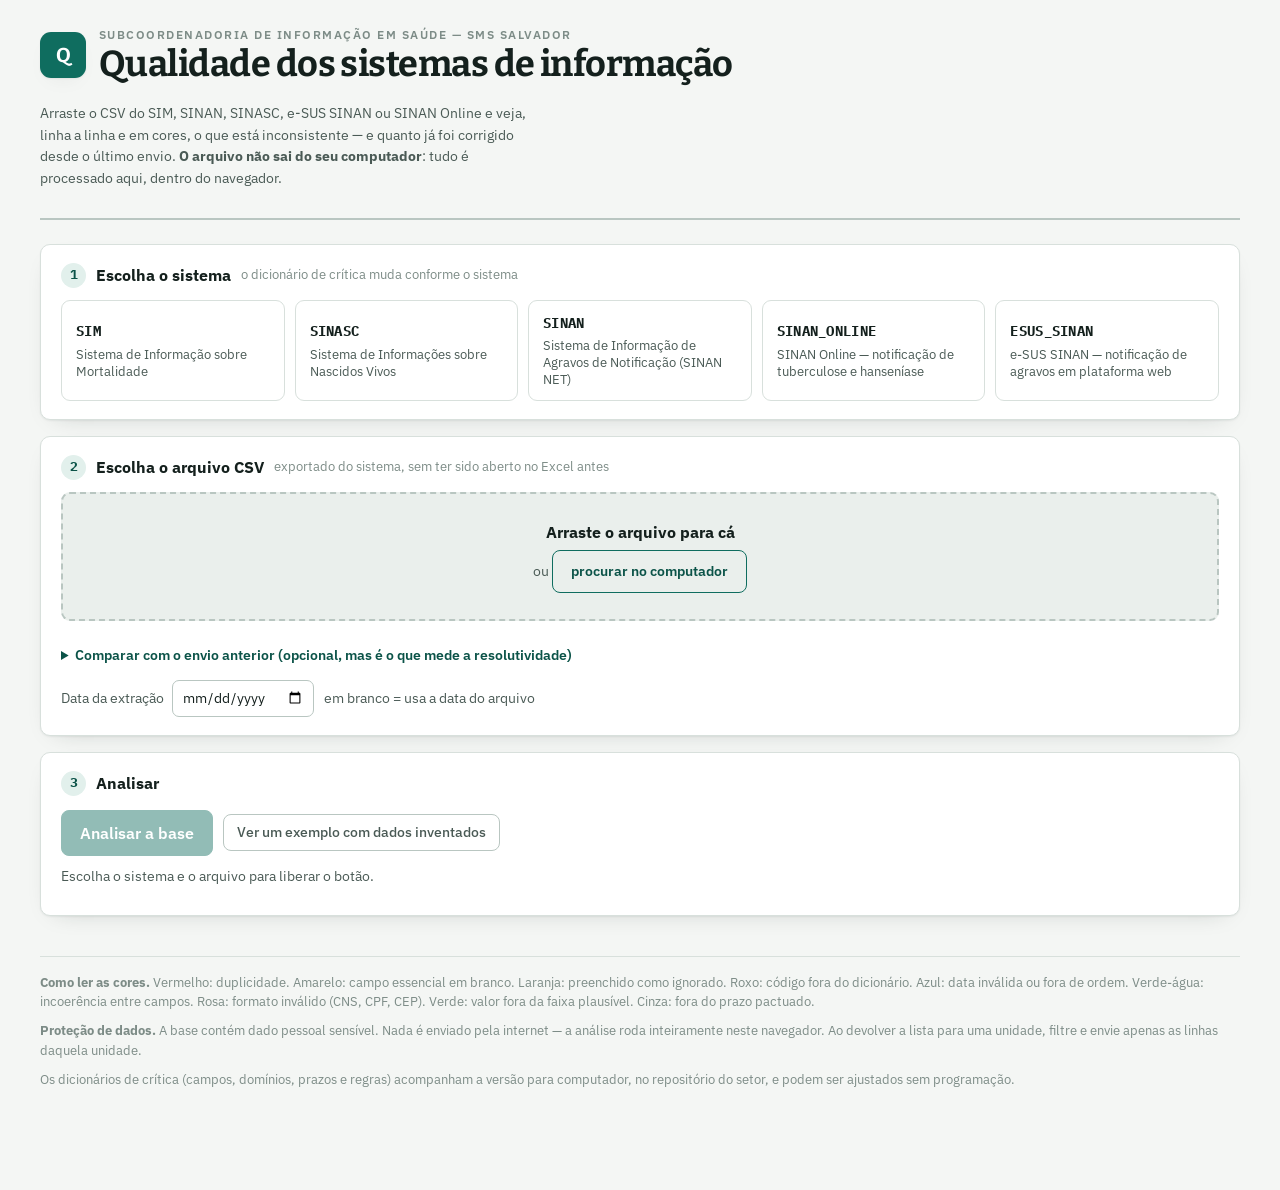
==== qualidade-sis/QualiSIS_navegador.html @ d534d9f7 "Add QualiSIS browser-based health information systems quality assessment tool Implements client-side" ====
<title>QualiSIS</title>
<link rel="preconnect" href="https://fonts.googleapis.com">
<link rel="preconnect" href="https://fonts.gstatic.com" crossorigin>
<link rel="stylesheet" href="https://fonts.googleapis.com/css2?family=Bitter:wght@600;700&family=IBM+Plex+Mono:wght@400;600&family=IBM+Plex+Sans:wght@400;500;600&display=swap">
<style>/* QualiSIS no navegador — folha de estilo
   Direção: ficha de laboratório / laudo institucional.
   Tinta verde-petróleo, papel com viés frio-esverdeado, tipos Bitter (títulos)
   + IBM Plex Sans (interface) + IBM Plex Mono (códigos e números).           */

*, *::before, *::after { box-sizing: border-box; }

:root {
  color-scheme: light;

  --papel:        #f4f6f4;
  --superficie:   #ffffff;
  --superficie-2: #eaefec;
  --tinta:        #14201d;
  --tinta-2:      #4a5a55;
  --tinta-3:      #7d8c87;
  --fio:          #d8e0dc;
  --fio-forte:    #b9c6c1;
  --acento:       #0f6d5f;
  --acento-suave: #e2f0ec;
  --acento-tinta: #0b5348;

  --bom:      #0f7a3d;
  --atencao:  #b57900;
  --serio:    #c25a24;
  --critico:  #b3261e;

  --c-duplicidade:      #d13c3b;
  --c-em_branco:        #b8820a;
  --c-ignorado:         #d05a26;
  --c-codigo_invalido:  #5b4bc4;
  --c-data_invalida:    #1f6fc4;
  --c-incoerencia:      #10876a;
  --c-formato_invalido: #c2568a;
  --c-fora_de_faixa:    #2f7a12;
  --c-fora_do_prazo:    #6f7d78;

  --f-duplicidade:      #fae0df;
  --f-em_branco:        #fbeecb;
  --f-ignorado:         #fbe1d3;
  --f-codigo_invalido:  #e6e2fa;
  --f-data_invalida:    #d9e8f8;
  --f-incoerencia:      #d6efe7;
  --f-formato_invalido: #fadfeb;
  --f-fora_de_faixa:    #dff0d4;
  --f-fora_do_prazo:    #e6e9e8;

  --raio: 10px;
  --sombra: 0 1px 2px rgba(20, 32, 29, .06), 0 8px 24px -16px rgba(20, 32, 29, .28);
}

@media (prefers-color-scheme: dark) {
  :root:not([data-theme="light"]) {
    color-scheme: dark;
    --papel:        #0e1412;
    --superficie:   #161e1b;
    --superficie-2: #1e2825;
    --tinta:        #edf2f0;
    --tinta-2:      #b3c1bc;
    --tinta-3:      #83948e;
    --fio:          #26332f;
    --fio-forte:    #33443f;
    --acento:       #35c1a5;
    --acento-suave: #16302b;
    --acento-tinta: #7fdcc7;

    --bom:      #34b364;
    --atencao:  #e0a52a;
    --serio:    #e07a45;
    --critico:  #e2564d;

    --c-duplicidade:      #e8706e;
    --c-em_branco:        #d9a52b;
    --c-ignorado:         #e07f52;
    --c-codigo_invalido:  #9b8ff0;
    --c-data_invalida:    #5ba0e6;
    --c-incoerencia:      #3cb894;
    --c-formato_invalido: #e089b1;
    --c-fora_de_faixa:    #63b23f;
    --c-fora_do_prazo:    #96a5a0;

    --f-duplicidade:      #3a1f1f;
    --f-em_branco:        #372b12;
    --f-ignorado:         #3a2418;
    --f-codigo_invalido:  #262151;
    --f-data_invalida:    #14283f;
    --f-incoerencia:      #10332a;
    --f-formato_invalido: #3a2030;
    --f-fora_de_faixa:    #1c3312;
    --f-fora_do_prazo:    #262e2c;

    --sombra: 0 1px 2px rgba(0, 0, 0, .4), 0 8px 24px -16px rgba(0, 0, 0, .8);
  }
}

:root[data-theme="dark"] {
  color-scheme: dark;
  --papel:        #0e1412;
  --superficie:   #161e1b;
  --superficie-2: #1e2825;
  --tinta:        #edf2f0;
  --tinta-2:      #b3c1bc;
  --tinta-3:      #83948e;
  --fio:          #26332f;
  --fio-forte:    #33443f;
  --acento:       #35c1a5;
  --acento-suave: #16302b;
  --acento-tinta: #7fdcc7;

  --bom:      #34b364;
  --atencao:  #e0a52a;
  --serio:    #e07a45;
  --critico:  #e2564d;

  --c-duplicidade:      #e8706e;
  --c-em_branco:        #d9a52b;
  --c-ignorado:         #e07f52;
  --c-codigo_invalido:  #9b8ff0;
  --c-data_invalida:    #5ba0e6;
  --c-incoerencia:      #3cb894;
  --c-formato_invalido: #e089b1;
  --c-fora_de_faixa:    #63b23f;
  --c-fora_do_prazo:    #96a5a0;

  --f-duplicidade:      #3a1f1f;
  --f-em_branco:        #372b12;
  --f-ignorado:         #3a2418;
  --f-codigo_invalido:  #262151;
  --f-data_invalida:    #14283f;
  --f-incoerencia:      #10332a;
  --f-formato_invalido: #3a2030;
  --f-fora_de_faixa:    #1c3312;
  --f-fora_do_prazo:    #262e2c;

  --sombra: 0 1px 2px rgba(0, 0, 0, .4), 0 8px 24px -16px rgba(0, 0, 0, .8);
}

body {
  margin: 0;
  background: var(--papel);
  color: var(--tinta);
  font-family: "IBM Plex Sans", system-ui, -apple-system, "Segoe UI", sans-serif;
  font-size: 15.5px;
  line-height: 1.55;
  -webkit-text-size-adjust: 100%;
}

h1, h2, h3 { font-family: Bitter, Georgia, "Times New Roman", serif; text-wrap: balance; }
h1 { font-size: clamp(26px, 3.4vw, 36px); margin: 0; line-height: 1.14; letter-spacing: -.015em; }
h2 { font-size: 21px; margin: 0 0 4px; letter-spacing: -.01em; }
h3 { font-size: 15.5px; margin: 22px 0 6px; color: var(--tinta-2); font-weight: 600; }
p  { margin: 0 0 10px; }
a  { color: var(--acento-tinta); }

.envelope { max-width: 1240px; margin: 0 auto; padding: 26px 20px 90px; }

/* ------------------------------------------------------------------ topo */
.cabecalho { display: flex; flex-wrap: wrap; gap: 18px 26px; align-items: flex-end;
             justify-content: space-between; padding-bottom: 18px;
             border-bottom: 2px solid var(--fio-forte); }
.marca { display: flex; align-items: center; gap: 13px; }
.selo { width: 46px; height: 46px; flex: none; border-radius: 11px; background: var(--acento);
        display: grid; place-items: center; color: #fff; font-family: Bitter, serif;
        font-size: 20px; font-weight: 700; box-shadow: var(--sombra); }
.sobrenome { color: var(--tinta-3); font-size: 11.5px; letter-spacing: .13em;
             text-transform: uppercase; font-weight: 600; }
.subtitulo { color: var(--tinta-2); font-size: 14px; max-width: 62ch; }

/* --------------------------------------------------------------- etapas */
.etapas { display: grid; gap: 16px; margin-top: 24px; }
.cartao { background: var(--superficie); border: 1px solid var(--fio); border-radius: var(--raio);
          padding: 18px 20px; box-shadow: var(--sombra); }
.cartao > .rotulo-etapa { display: flex; align-items: center; gap: 10px; margin-bottom: 12px; }
.numero-etapa { width: 25px; height: 25px; flex: none; border-radius: 50%;
                background: var(--acento-suave); color: var(--acento-tinta);
                display: grid; place-items: center; font-size: 13px; font-weight: 700;
                font-family: "IBM Plex Mono", monospace; }
.rotulo-etapa strong { font-size: 15.5px; }
.rotulo-etapa span.dica { color: var(--tinta-3); font-size: 13px; }

.sistemas { display: grid; grid-template-columns: repeat(auto-fit, minmax(215px, 1fr)); gap: 10px; }
.sistema { text-align: left; cursor: pointer; background: var(--superficie);
           border: 1.5px solid var(--fio); border-radius: 9px; padding: 12px 14px;
           font: inherit; color: inherit; transition: border-color .12s, background .12s; }
.sistema:hover { border-color: var(--fio-forte); background: var(--superficie-2); }
.sistema[aria-pressed="true"] { border-color: var(--acento); background: var(--acento-suave); }
.sistema b { display: block; font-family: "IBM Plex Mono", monospace; font-size: 14px;
             letter-spacing: .02em; }
.sistema small { color: var(--tinta-2); font-size: 12.5px; line-height: 1.35; display: block;
                 margin-top: 3px; }

.solta { border: 2px dashed var(--fio-forte); border-radius: 9px; padding: 26px 20px;
         text-align: center; background: var(--superficie-2); transition: border-color .12s; }
.solta.sobre { border-color: var(--acento); background: var(--acento-suave); }
.solta p { margin: 6px 0 0; color: var(--tinta-2); font-size: 13.5px; }
.arquivo-escolhido { display: flex; flex-wrap: wrap; align-items: center; gap: 10px;
                     margin-top: 12px; font-size: 13.5px; color: var(--tinta-2); }
.arquivo-escolhido code { font-size: 13px; }

.botao { font: inherit; font-weight: 600; cursor: pointer; border-radius: 8px; padding: 10px 18px;
         border: 1.5px solid var(--acento); background: var(--acento); color: #fff;
         transition: filter .12s; }
.botao:hover { filter: brightness(1.08); }
.botao[disabled] { opacity: .45; cursor: not-allowed; filter: none; }
.botao.secundario { background: transparent; color: var(--acento-tinta); }
.botao.discreto { background: transparent; color: var(--tinta-2); border-color: var(--fio-forte);
                  padding: 7px 13px; font-weight: 500; font-size: 13.5px; }
:focus-visible { outline: 2.5px solid var(--acento); outline-offset: 2px; }

.opcional { margin-top: 12px; font-size: 13.5px; color: var(--tinta-2); }
.opcional summary { cursor: pointer; color: var(--acento-tinta); font-weight: 600; }
.linha-controles { display: flex; flex-wrap: wrap; gap: 10px; align-items: center;
                   margin-top: 14px; }
label.campo { display: inline-flex; align-items: center; gap: 8px; font-size: 13.5px;
              color: var(--tinta-2); }
input[type="date"], input[type="search"], select {
  font: inherit; font-size: 13.5px; padding: 6px 9px; border-radius: 7px;
  border: 1px solid var(--fio-forte); background: var(--superficie); color: var(--tinta); }

/* ------------------------------------------------------------- progresso */
.progresso { margin-top: 18px; }
.barra-fora { height: 8px; border-radius: 99px; background: var(--superficie-2); overflow: hidden; }
.barra-dentro { height: 100%; width: 0; background: var(--acento); border-radius: 99px;
                transition: width .18s ease-out; }
.progresso p { margin: 8px 0 0; font-size: 13.5px; color: var(--tinta-2);
               font-variant-numeric: tabular-nums; }

/* ------------------------------------------------------------ resultados */
.navegacao { position: sticky; top: 0; z-index: 20; display: flex; gap: 4px; overflow-x: auto;
             background: var(--papel); padding: 10px 0; margin: 26px 0 0;
             border-bottom: 1px solid var(--fio); }
.navegacao a { flex: none; color: var(--tinta-2); text-decoration: none; font-size: 13.5px;
               padding: 6px 11px; border-radius: 7px; white-space: nowrap; }
.navegacao a:hover { background: var(--superficie-2); color: var(--tinta); }

section.painel { background: var(--superficie); border: 1px solid var(--fio);
                 border-radius: var(--raio); padding: 20px 22px; margin-top: 16px;
                 box-shadow: var(--sombra); scroll-margin-top: 60px; }
.cabeca-painel { display: flex; flex-wrap: wrap; gap: 6px 16px; align-items: baseline;
                 justify-content: space-between; margin-bottom: 6px; }
.nota { color: var(--tinta-2); font-size: 13.5px; max-width: 78ch; }

.heroi { display: flex; flex-wrap: wrap; gap: 20px; align-items: center; }
.heroi .escore { font-family: Bitter, serif; font-size: 64px; font-weight: 700; line-height: 1;
                 letter-spacing: -.03em; }
.pastilha { display: inline-block; padding: 3px 11px; border-radius: 99px; font-size: 12.5px;
            font-weight: 600; border: 1.5px solid currentColor; }
.mosaico { display: grid; grid-template-columns: repeat(auto-fit, minmax(178px, 1fr)); gap: 12px;
           margin-top: 18px; }
.ladrilho { background: var(--superficie-2); border: 1px solid var(--fio); border-radius: 9px;
            padding: 13px 15px; }
.ladrilho .rot { font-size: 11.5px; text-transform: uppercase; letter-spacing: .07em;
                 color: var(--tinta-2); font-weight: 600; }
.ladrilho .val { font-family: "IBM Plex Mono", monospace; font-size: 26px; font-weight: 600;
                 margin-top: 3px; letter-spacing: -.02em; }
.ladrilho .obs { font-size: 12.5px; color: var(--tinta-3); }

/* --------------------------------------------------------------- tabelas */
.rolagem { overflow-x: auto; border-radius: 8px; }
table { border-collapse: collapse; width: 100%; font-size: 13.5px; }
th, td { text-align: left; padding: 7px 10px; border-bottom: 1px solid var(--fio);
         vertical-align: top; }
th { position: sticky; top: 0; background: var(--superficie); color: var(--tinta-2);
     font-size: 11.5px; text-transform: uppercase; letter-spacing: .05em; font-weight: 600;
     white-space: nowrap; z-index: 2; }
td.num, th.num { text-align: right; font-variant-numeric: tabular-nums; white-space: nowrap;
                 font-family: "IBM Plex Mono", monospace; }
tbody tr:hover td { background: var(--superficie-2); }
.medidor { display: flex; align-items: center; gap: 9px; }
.medidor .trilho { display: block; flex: 1 1 78px; min-width: 78px; height: 8px;
                   border-radius: 99px; background: var(--superficie-2); overflow: hidden; }
.medidor .preenchido { display: block; height: 100%; border-radius: 99px; }
.medidor .valor { font-family: "IBM Plex Mono", monospace; min-width: 56px; text-align: right; }

.amostra { width: 11px; height: 11px; border-radius: 3px; display: inline-block;
           vertical-align: -1px; margin-right: 6px; }
.legenda { display: flex; flex-wrap: wrap; gap: 7px 18px; font-size: 13px; color: var(--tinta-2);
           margin: 4px 0 12px; }

/* ------------------------------------------------- tabela de ocorrências */
.filtros { display: flex; flex-wrap: wrap; gap: 9px; align-items: center; margin: 4px 0 12px; }
.tabelao { max-height: 66vh; overflow: auto; border: 1px solid var(--fio); border-radius: 8px; }
.tabelao table { font-size: 12.5px; }
.tabelao td, .tabelao th { white-space: nowrap; padding: 5px 8px; }
.tabelao table { width: max-content; min-width: 100%; }
.tabelao td.detalhe { max-width: 560px; overflow: hidden; text-overflow: ellipsis;
                      font-size: 12px; color: var(--tinta-2); }
.tabelao tr td:first-child { position: sticky; left: 0; background: var(--superficie);
                             border-right: 1px solid var(--fio); font-family: "IBM Plex Mono", monospace; }
.tabelao tr:hover td:first-child { background: var(--superficie-2); }

td.duplicidade      { background: var(--f-duplicidade); }
td.em_branco        { background: var(--f-em_branco); }
td.ignorado         { background: var(--f-ignorado); }
td.codigo_invalido  { background: var(--f-codigo_invalido); }
td.data_invalida    { background: var(--f-data_invalida); }
td.incoerencia      { background: var(--f-incoerencia); }
td.formato_invalido { background: var(--f-formato_invalido); }
td.fora_de_faixa    { background: var(--f-fora_de_faixa); }
td.fora_do_prazo    { background: var(--f-fora_do_prazo); }
tr.marcada td:first-child { box-shadow: inset 4px 0 0 var(--cor-linha, var(--fio-forte)); }

.paginacao { display: flex; flex-wrap: wrap; gap: 10px; align-items: center; margin-top: 10px;
             font-size: 13.5px; color: var(--tinta-2); }

/* --------------------------------------------------------------- rodapé */
.acoes-download { display: flex; flex-wrap: wrap; gap: 10px; margin-top: 6px; }
ul.providencias { margin: 6px 0 0; padding-left: 20px; }
ul.providencias li { margin-bottom: 7px; }
.rodape { margin-top: 40px; padding-top: 16px; border-top: 1px solid var(--fio);
          color: var(--tinta-3); font-size: 12.5px; }
code, .mono { font-family: "IBM Plex Mono", monospace; font-size: .92em; }
.oculto { display: none !important; }
.aviso { border-left: 3px solid var(--atencao); background: var(--superficie-2);
         padding: 10px 14px; border-radius: 0 8px 8px 0; font-size: 13.5px; color: var(--tinta-2);
         margin: 12px 0; }
.erro { border-left-color: var(--critico); }

@media (prefers-reduced-motion: reduce) {
  * { transition: none !important; animation: none !important; }
}

@media print {
  body { background: #fff; }
  .navegacao, .etapas, .acoes-download, .filtros { display: none !important; }
  section.painel { break-inside: avoid; box-shadow: none; }
}
</style>

<div class="envelope">

  <header class="cabecalho">
    <div class="marca">
      <div class="selo" aria-hidden="true">Q</div>
      <div>
        <div class="sobrenome">Subcoordenadoria de Informação em Saúde — SMS Salvador</div>
        <h1>Qualidade dos sistemas de informação</h1>
      </div>
    </div>
    <p class="subtitulo">Arraste o CSV do SIM, SINAN, SINASC, e-SUS SINAN ou SINAN Online e veja,
    linha a linha e em cores, o que está inconsistente — e quanto já foi corrigido desde o último
    envio. <strong>O arquivo não sai do seu computador</strong>: tudo é processado aqui, dentro do
    navegador.</p>
  </header>

  <div class="etapas">

    <div class="cartao">
      <div class="rotulo-etapa"><span class="numero-etapa">1</span>
        <strong>Escolha o sistema</strong>
        <span class="dica">o dicionário de crítica muda conforme o sistema</span></div>
      <div class="sistemas" id="sistemas"></div>
    </div>

    <div class="cartao">
      <div class="rotulo-etapa"><span class="numero-etapa">2</span>
        <strong>Escolha o arquivo CSV</strong>
        <span class="dica">exportado do sistema, sem ter sido aberto no Excel antes</span></div>
      <div class="solta" id="zona-arquivo">
        <strong>Arraste o arquivo para cá</strong>
        <p>ou <button type="button" class="botao secundario">procurar no computador</button></p>
        <input type="file" id="arquivo" accept=".csv,.txt,text/csv" class="oculto">
      </div>
      <div class="arquivo-escolhido" id="rotulo-arquivo"></div>

      <details class="opcional">
        <summary>Comparar com o envio anterior (opcional, mas é o que mede a resolutividade)</summary>
        <p style="margin-top:8px">Informe o CSV do envio passado. A ferramenta acompanha cada
        registro pela chave e mostra o que foi <strong>corrigido</strong>, o que
        <strong>persiste</strong> e o que é <strong>novo</strong>.</p>
        <div class="solta" id="zona-anterior" style="padding:16px">
          <button type="button" class="botao discreto">escolher o CSV do envio anterior</button>
          <input type="file" id="arquivo-anterior" accept=".csv,.txt,text/csv" class="oculto">
        </div>
        <div class="arquivo-escolhido" id="rotulo-anterior"></div>
      </details>

      <div class="linha-controles">
        <label class="campo">Data da extração
          <input type="date" id="data-extracao">
        </label>
        <span class="nota">em branco = usa a data do arquivo</span>
      </div>
    </div>

    <div class="cartao">
      <div class="rotulo-etapa"><span class="numero-etapa">3</span>
        <strong>Analisar</strong></div>
      <div class="linha-controles">
        <button class="botao" id="analisar" disabled>Analisar a base</button>
        <button class="botao discreto" id="exemplo">Ver um exemplo com dados inventados</button>
      </div>
      <p class="nota" id="resumo-escolha" style="margin-top:10px"></p>
      <div class="progresso oculto" id="progresso">
        <div class="barra-fora"><div class="barra-dentro" id="barra"></div></div>
        <p id="texto-progresso"></p>
      </div>
      <div class="aviso erro oculto" id="erro"></div>
    </div>

  </div>

  <nav class="navegacao oculto" id="navegacao" aria-label="Seções do resultado">
    <a href="#p-resumo">Resumo</a>
    <a href="#p-indicadores">Indicadores</a>
    <a href="#p-tipos">Tipos</a>
    <a href="#p-campos">Campos</a>
    <a href="#p-prazos">Prazos</a>
    <a href="#p-estratos">Onde estão</a>
    <a href="#p-comparativo">Comparação</a>
    <a href="#p-providencias">Providências</a>
    <a href="#p-linhas">Linhas</a>
    <a href="#p-exportar">Exportar</a>
  </nav>

  <main id="resultados"></main>

  <footer class="rodape">
    <p><strong>Como ler as cores.</strong> Vermelho: duplicidade. Amarelo: campo essencial em
    branco. Laranja: preenchido como ignorado. Roxo: código fora do dicionário. Azul: data
    inválida ou fora de ordem. Verde-água: incoerência entre campos. Rosa: formato inválido
    (CNS, CPF, CEP). Verde: valor fora da faixa plausível. Cinza: fora do prazo pactuado.</p>
    <p><strong>Proteção de dados.</strong> A base contém dado pessoal sensível. Nada é enviado
    pela internet — a análise roda inteiramente neste navegador. Ao devolver a lista para uma
    unidade, filtre e envie apenas as linhas daquela unidade.</p>
    <p>Os dicionários de crítica (campos, domínios, prazos e regras) acompanham a versão para
    computador, no repositório do setor, e podem ser ajustados sem programação.</p>
  </footer>
</div>

<script>const CONFIGS = {"esus_sinan":{"sistema":"ESUS_SINAN","nome_completo":"e-SUS SINAN — notificação de agravos em plataforma web","descricao":"Base de notificações registradas no e-SUS SINAN no município de Salvador.","orgao":"Subcoordenadoria de Informação em Saúde — SMS Salvador","csv":{"separador":null,"encoding":null},"chave_registro":["NU_NOTIFIC"],"data_referencia":"DT_NOTIFIC","campos_estratificacao":["ID_UNIDADE","ID_AGRAVO","CLASSI_FIN","ID_BAIRRO"],"apelidos_colunas":{"NUMERO_NOTIFICACAO":"NU_NOTIFIC","NUMERO_DA_NOTIFICACAO":"NU_NOTIFIC","DATA_NOTIFICACAO":"DT_NOTIFIC","DATA_DA_NOTIFICACAO":"DT_NOTIFIC","DATA_PRIMEIROS_SINTOMAS":"DT_SIN_PRI","DATA_DOS_PRIMEIROS_SINTOMAS":"DT_SIN_PRI","DATA_DIGITACAO":"DT_DIGITA","DATA_DA_DIGITACAO":"DT_DIGITA","DATA_ENCERRAMENTO":"DT_ENCERRA","DATA_DO_ENCERRAMENTO":"DT_ENCERRA","DATA_NASCIMENTO":"DT_NASC","DATA_DE_NASCIMENTO":"DT_NASC","AGRAVO":"ID_AGRAVO","CID10":"ID_AGRAVO","CID_10":"ID_AGRAVO","UNIDADE_NOTIFICADORA":"ID_UNIDADE","CNES_UNIDADE_NOTIFICADORA":"ID_UNIDADE","MUNICIPIO_NOTIFICACAO":"ID_MUNICIP","MUNICIPIO_RESIDENCIA":"ID_MN_RESI","MUNICIPIO_DE_RESIDENCIA":"ID_MN_RESI","BAIRRO_RESIDENCIA":"ID_BAIRRO","BAIRRO":"ID_BAIRRO","NOME_PACIENTE":"NM_PACIENT","NOME_DO_PACIENTE":"NM_PACIENT","NOME_DA_MAE":"NM_MAE_PAC","NOME_MAE":"NM_MAE_PAC","SEXO":"CS_SEXO","RACA_COR":"CS_RACA","RACA":"CS_RACA","ESCOLARIDADE":"CS_ESCOL_N","GESTANTE":"CS_GESTANT","CNS":"NU_CNS","CARTAO_SUS":"NU_CNS","CPF":"NU_CPF","CEP":"NU_CEP","CLASSIFICACAO_FINAL":"CLASSI_FIN","CRITERIO_CONFIRMACAO":"CRITERIO","EVOLUCAO_CASO":"EVOLUCAO","TELEFONE":"NU_TELEFON","ZONA":"CS_ZONA"},"parametros":{"data_minima_plausivel":"1900-01-01","defasagem_aceitavel_dias":10,"campo_abrangencia":"ID_MN_RESI"},"chaves_duplicidade":[{"id":"DUP_NOTIFIC","nome":"Número de notificação repetido","campos":["NU_NOTIFIC"]},{"id":"DUP_CPF","nome":"Provável duplicidade (CPF + agravo + data dos primeiros sintomas)","campos":["NU_CPF","ID_AGRAVO","DT_SIN_PRI"]},{"id":"DUP_PROVAVEL","nome":"Provável duplicidade (nome + data de nascimento + agravo)","campos":["NM_PACIENT","DT_NASC","ID_AGRAVO"]}],"tempestividade":[{"id":"NOTIFICACAO","rotulo":"Oportunidade da notificação (1º sintoma → notificação)","data_inicial":"DT_SIN_PRI","data_final":"DT_NOTIFIC","prazo_dias":7},{"id":"DIGITACAO","rotulo":"Oportunidade do registro no sistema (notificação → digitação)","data_inicial":"DT_NOTIFIC","data_final":"DT_DIGITA","prazo_dias":2},{"id":"ENCERRAMENTO","rotulo":"Oportunidade do encerramento (notificação → encerramento)","data_inicial":"DT_NOTIFIC","data_final":"DT_ENCERRA","prazo_dias":60}],"campos":{"NU_NOTIFIC":{"rotulo":"Número da notificação","tipo":"texto","obrigatorio":true,"essencial":true,"bloco":"Notificação"},"ID_AGRAVO":{"rotulo":"Agravo (CID-10)","tipo":"texto","obrigatorio":true,"essencial":true,"bloco":"Notificação","validador":"cid10"},"DT_NOTIFIC":{"rotulo":"Data da notificação","tipo":"data","obrigatorio":true,"essencial":true,"bloco":"Notificação","data_minima":"2015-01-01"},"DT_SIN_PRI":{"rotulo":"Data dos primeiros sintomas","tipo":"data","essencial":true,"bloco":"Caso","data_minima":"2015-01-01"},"ID_MUNICIP":{"rotulo":"Município notificante (IBGE)","tipo":"texto","essencial":true,"bloco":"Notificação","validador":"ibge"},"ID_UNIDADE":{"rotulo":"Unidade notificadora (CNES)","tipo":"texto","obrigatorio":true,"essencial":true,"bloco":"Notificação","validador":"cnes","ignorado":["9999999"]},"NM_PACIENT":{"rotulo":"Nome do paciente","tipo":"texto","obrigatorio":true,"essencial":true,"bloco":"Paciente"},"DT_NASC":{"rotulo":"Data de nascimento","tipo":"data","essencial":true,"bloco":"Paciente"},"CS_SEXO":{"rotulo":"Sexo","tipo":"categorico","obrigatorio":true,"essencial":true,"bloco":"Paciente","dominio":{"M":"Masculino","F":"Feminino","1":"Masculino","2":"Feminino","MASCULINO":"Masculino","FEMININO":"Feminino"},"ignorado":["I","9","INDEFINIDO"]},"CS_GESTANT":{"rotulo":"Gestante","tipo":"categorico","bloco":"Paciente","dominio":{"1":"1º trimestre","2":"2º trimestre","3":"3º trimestre","4":"Idade gestacional ignorada","5":"Não","6":"Não se aplica"},"ignorado":["9"]},"CS_RACA":{"rotulo":"Raça/cor","tipo":"categorico","essencial":true,"bloco":"Paciente","dominio":{"1":"Branca","2":"Preta","3":"Amarela","4":"Parda","5":"Indígena","BRANCA":"Branca","PRETA":"Preta","AMARELA":"Amarela","PARDA":"Parda","INDIGENA":"Indígena"},"ignorado":["9"]},"CS_ESCOL_N":{"rotulo":"Escolaridade","tipo":"texto","bloco":"Paciente","ignorado":["9","99"]},"NU_CNS":{"rotulo":"Cartão Nacional de Saúde","tipo":"texto","essencial":true,"bloco":"Paciente","validador":"cns"},"NU_CPF":{"rotulo":"CPF","tipo":"texto","bloco":"Paciente","validador":"cpf"},"NM_MAE_PAC":{"rotulo":"Nome da mãe","tipo":"texto","essencial":true,"bloco":"Paciente"},"NU_TELEFON":{"rotulo":"Telefone de contato","tipo":"texto","bloco":"Paciente","regex":"^[0-9]{10,11}$","so_digitos":true,"formato_descricao":"DDD + número (10 ou 11 dígitos)"},"ID_MN_RESI":{"rotulo":"Município de residência (IBGE)","tipo":"texto","obrigatorio":true,"essencial":true,"bloco":"Residência","validador":"ibge"},"ID_BAIRRO":{"rotulo":"Bairro de residência","tipo":"texto","essencial":true,"bloco":"Residência"},"NU_CEP":{"rotulo":"CEP","tipo":"texto","bloco":"Residência","validador":"cep"},"CS_ZONA":{"rotulo":"Zona de residência","tipo":"categorico","bloco":"Residência","dominio":{"1":"Urbana","2":"Rural","3":"Periurbana","URBANA":"Urbana","RURAL":"Rural"},"ignorado":["9"]},"CLASSI_FIN":{"rotulo":"Classificação final","tipo":"texto","essencial":true,"bloco":"Encerramento","ignorado":["9"]},"CRITERIO":{"rotulo":"Critério de confirmação","tipo":"texto","bloco":"Encerramento","ignorado":["9"]},"EVOLUCAO":{"rotulo":"Evolução do caso","tipo":"texto","essencial":true,"bloco":"Encerramento","ignorado":["9"]},"DT_ENCERRA":{"rotulo":"Data do encerramento","tipo":"data","essencial":true,"bloco":"Encerramento","data_minima":"2015-01-01"},"DT_DIGITA":{"rotulo":"Data da digitação/registro","tipo":"data","essencial":true,"bloco":"Processamento","data_minima":"2015-01-01"}},"regras_cruzadas":[{"id":"ESN001","tipo":"ordem_datas","campos":["DT_SIN_PRI","DT_NOTIFIC"],"descricao":"A notificação não pode ser anterior aos primeiros sintomas.","tipo_inconsistencia":"data_invalida"},{"id":"ESN002","tipo":"ordem_datas","campos":["DT_NOTIFIC","DT_DIGITA"],"descricao":"O registro no sistema não pode ser anterior à notificação.","tipo_inconsistencia":"data_invalida"},{"id":"ESN003","tipo":"ordem_datas","campos":["DT_NOTIFIC","DT_ENCERRA"],"descricao":"O encerramento não pode ser anterior à notificação.","tipo_inconsistencia":"data_invalida"},{"id":"ESN004","tipo":"ordem_datas","campos":["DT_NASC","DT_NOTIFIC"],"descricao":"A notificação não pode ser anterior ao nascimento do paciente.","tipo_inconsistencia":"data_invalida"},{"id":"ESN010","tipo":"condicional_proibido","se":{"campo":"CS_SEXO","valores":["M","1","MASCULINO"]},"entao_campo":"CS_GESTANT","valores_proibidos":["1","2","3","4"],"descricao":"Paciente do sexo masculino marcado como gestante.","tipo_inconsistencia":"incoerencia"},{"id":"ESN011","tipo":"condicional_obrigatorio","se":{"campo":"CLASSI_FIN","preenchido":true},"entao_preenchido":["DT_ENCERRA","EVOLUCAO"],"descricao":"Caso classificado exige data de encerramento e evolução.","tipo_inconsistencia":"em_branco"},{"id":"ESN012","tipo":"condicional_obrigatorio","se":{"campo":"ID_MN_RESI","valores":["292740"]},"entao_preenchido":["ID_BAIRRO"],"descricao":"Residente em Salvador deve ter o bairro informado (necessário para a territorialização por distrito sanitário).","tipo_inconsistencia":"em_branco"}]},"sim":{"sistema":"SIM","nome_completo":"Sistema de Informação sobre Mortalidade","descricao":"Base de Declarações de Óbito (DO) do município de Salvador.","orgao":"Subcoordenadoria de Informação em Saúde — SMS Salvador","csv":{"separador":null,"encoding":null},"chave_registro":["NUMERODO"],"data_referencia":"DTOBITO","campos_estratificacao":["CODESTAB","LOCOCOR","CIRCOBITO"],"apelidos_colunas":{"NUMERO_DO":"NUMERODO","DT_OBITO":"DTOBITO","DT_NASC":"DTNASC","DT_CADASTRO":"DTCADASTRO","CAUSA_BASICA":"CAUSABAS","COD_MUN_RES":"CODMUNRES","COD_ESTAB":"CODESTAB"},"parametros":{"data_minima_plausivel":"1890-01-01","defasagem_aceitavel_dias":60,"campo_abrangencia":"CODMUNRES","estratos_esperados":[]},"chaves_duplicidade":[{"id":"DUP_NUMERODO","nome":"Número da DO repetido","campos":["NUMERODO"]},{"id":"DUP_PROVAVEL","nome":"Provável duplicidade (nome + data do óbito + data de nascimento)","campos":["NOME","DTOBITO","DTNASC"]},{"id":"DUP_NOME_MAE","nome":"Provável duplicidade (nome + nome da mãe + data do óbito)","campos":["NOME","NOMEMAE","DTOBITO"]}],"tempestividade":[{"id":"DIGITACAO","rotulo":"Oportunidade da digitação (óbito → cadastro no SIM)","data_inicial":"DTOBITO","data_final":"DTCADASTRO","prazo_dias":30},{"id":"INVESTIGACAO","rotulo":"Oportunidade da investigação (óbito → conclusão da investigação)","data_inicial":"DTOBITO","data_final":"DTCONINV","prazo_dias":120}],"campos":{"NUMERODO":{"rotulo":"Número da DO","tipo":"texto","obrigatorio":true,"essencial":true,"bloco":"Identificação","regex":"^[0-9]{6,12}$","formato_descricao":"6 a 12 dígitos"},"TIPOBITO":{"rotulo":"Tipo de óbito","tipo":"categorico","obrigatorio":true,"essencial":true,"bloco":"Identificação","dominio":{"1":"Fetal","2":"Não fetal"},"ignorado":["9"]},"DTOBITO":{"rotulo":"Data do óbito","tipo":"data","obrigatorio":true,"essencial":true,"bloco":"Identificação","data_minima":"1996-01-01"},"HORAOBITO":{"rotulo":"Hora do óbito","tipo":"texto","bloco":"Identificação","regex":"^([01][0-9]|2[0-3])[0-5][0-9]$","formato_descricao":"HHMM","ignorado":["9999"]},"NATURAL":{"rotulo":"Naturalidade","tipo":"texto","bloco":"Identificação","ignorado":["999"]},"DTNASC":{"rotulo":"Data de nascimento","tipo":"data","obrigatorio":true,"essencial":true,"bloco":"Identificação"},"IDADE":{"rotulo":"Idade (código SIM)","tipo":"texto","obrigatorio":true,"essencial":true,"bloco":"Identificação","regex":"^[0-5][0-9]{2}$","formato_descricao":"3 dígitos: unidade (0=minutos,1=horas,2=dias,3=meses,4=anos,5=100+) + quantidade","ignorado":["999","000"]},"SEXO":{"rotulo":"Sexo","tipo":"categorico","obrigatorio":true,"essencial":true,"bloco":"Identificação","dominio":{"1":"Masculino","2":"Feminino","M":"Masculino","F":"Feminino"},"ignorado":["0","9","I"]},"RACACOR":{"rotulo":"Raça/cor","tipo":"categorico","obrigatorio":true,"essencial":true,"bloco":"Identificação","dominio":{"1":"Branca","2":"Preta","3":"Amarela","4":"Parda","5":"Indígena"},"ignorado":["9","0"]},"ESTCIV":{"rotulo":"Estado civil","tipo":"categorico","bloco":"Identificação","dominio":{"1":"Solteiro","2":"Casado","3":"Viúvo","4":"Separado judicialmente/divorciado","5":"União estável"},"ignorado":["9","0"]},"ESC":{"rotulo":"Escolaridade (anos de estudo)","tipo":"categorico","essencial":true,"bloco":"Identificação","dominio":{"1":"Nenhuma","2":"1 a 3 anos","3":"4 a 7 anos","4":"8 a 11 anos","5":"12 anos e mais"},"ignorado":["9","0"]},"ESC2010":{"rotulo":"Escolaridade (série/2010)","tipo":"categorico","bloco":"Identificação","dominio":{"0":"Sem escolaridade","1":"Fundamental I (1ª a 4ª)","2":"Fundamental II (5ª a 8ª)","3":"Médio","4":"Superior incompleto","5":"Superior completo"},"ignorado":["9"]},"OCUP":{"rotulo":"Ocupação (CBO)","tipo":"texto","bloco":"Identificação","regex":"^[0-9]{4,6}$","formato_descricao":"código CBO de 4 a 6 dígitos","ignorado":["999999","0000"]},"CODMUNRES":{"rotulo":"Município de residência (IBGE)","tipo":"texto","obrigatorio":true,"essencial":true,"bloco":"Residência","validador":"ibge","ignorado":["999999","000000"]},"CODBAIRRES":{"rotulo":"Bairro de residência","tipo":"texto","bloco":"Residência"},"LOCOCOR":{"rotulo":"Local de ocorrência","tipo":"categorico","obrigatorio":true,"essencial":true,"bloco":"Ocorrência","dominio":{"1":"Hospital","2":"Outro estabelecimento de saúde","3":"Domicílio","4":"Via pública","5":"Outros","6":"Aldeia indígena"},"ignorado":["9"]},"CODESTAB":{"rotulo":"Estabelecimento de ocorrência (CNES)","tipo":"texto","bloco":"Ocorrência","validador":"cnes","ignorado":["9999999","0000000"]},"CODMUNOCOR":{"rotulo":"Município de ocorrência (IBGE)","tipo":"texto","essencial":true,"bloco":"Ocorrência","validador":"ibge","ignorado":["999999"]},"IDADEMAE":{"rotulo":"Idade da mãe","tipo":"inteiro","bloco":"Óbito fetal/infantil","min":10,"max":60,"ignorado":["99"]},"ESCMAE":{"rotulo":"Escolaridade da mãe","tipo":"categorico","bloco":"Óbito fetal/infantil","dominio":{"1":"Nenhuma","2":"1 a 3 anos","3":"4 a 7 anos","4":"8 a 11 anos","5":"12 anos e mais"},"ignorado":["9","0"]},"QTDFILVIVO":{"rotulo":"Filhos nascidos vivos","tipo":"inteiro","bloco":"Óbito fetal/infantil","min":0,"max":20,"ignorado":["99"]},"QTDFILMORT":{"rotulo":"Perdas fetais/abortos","tipo":"inteiro","bloco":"Óbito fetal/infantil","min":0,"max":20,"ignorado":["99"]},"GRAVIDEZ":{"rotulo":"Tipo de gravidez","tipo":"categorico","bloco":"Óbito fetal/infantil","dominio":{"1":"Única","2":"Dupla","3":"Tripla e mais"},"ignorado":["9"]},"GESTACAO":{"rotulo":"Semanas de gestação","tipo":"categorico","bloco":"Óbito fetal/infantil","dominio":{"1":"Menos de 22 semanas","2":"22 a 27","3":"28 a 31","4":"32 a 36","5":"37 a 41","6":"42 e mais"},"ignorado":["9","0"]},"PARTO":{"rotulo":"Tipo de parto","tipo":"categorico","bloco":"Óbito fetal/infantil","dominio":{"1":"Vaginal","2":"Cesáreo"},"ignorado":["9"]},"OBITOPARTO":{"rotulo":"Morte em relação ao parto","tipo":"categorico","bloco":"Óbito fetal/infantil","dominio":{"1":"Antes","2":"Durante","3":"Depois"},"ignorado":["9"]},"PESO":{"rotulo":"Peso ao nascer (g)","tipo":"inteiro","bloco":"Óbito fetal/infantil","min":100,"max":7000,"ignorado":["9999","0"]},"OBITOGRAV":{"rotulo":"Óbito na gravidez","tipo":"categorico","bloco":"Óbito materno","dominio":{"1":"Sim","2":"Não"},"ignorado":["9"]},"OBITOPUERP":{"rotulo":"Óbito no puerpério","tipo":"categorico","bloco":"Óbito materno","dominio":{"1":"Sim, até 42 dias","2":"Sim, de 43 dias a 1 ano","3":"Não"},"ignorado":["9"]},"ASSISTMED":{"rotulo":"Recebeu assistência médica","tipo":"categorico","bloco":"Assistência","dominio":{"1":"Sim","2":"Não"},"ignorado":["9"]},"EXAME":{"rotulo":"Exame complementar","tipo":"categorico","bloco":"Assistência","dominio":{"1":"Sim","2":"Não"},"ignorado":["9"]},"CIRURGIA":{"rotulo":"Cirurgia","tipo":"categorico","bloco":"Assistência","dominio":{"1":"Sim","2":"Não"},"ignorado":["9"]},"NECROPSIA":{"rotulo":"Necropsia","tipo":"categorico","bloco":"Assistência","dominio":{"1":"Sim","2":"Não"},"ignorado":["9"]},"LINHAA":{"rotulo":"Causa terminal (linha A)","tipo":"texto","bloco":"Causas","essencial":true},"LINHAB":{"rotulo":"Causa antecedente (linha B)","tipo":"texto","bloco":"Causas"},"LINHAC":{"rotulo":"Causa antecedente (linha C)","tipo":"texto","bloco":"Causas"},"LINHAD":{"rotulo":"Causa básica declarada (linha D)","tipo":"texto","bloco":"Causas"},"CAUSABAS":{"rotulo":"Causa básica (CID-10)","tipo":"texto","obrigatorio":true,"essencial":true,"bloco":"Causas","validador":"cid10"},"CAUSABAS_O":{"rotulo":"Causa básica original (antes da investigação)","tipo":"texto","bloco":"Causas","validador":"cid10"},"CIRCOBITO":{"rotulo":"Circunstância do óbito (causas externas)","tipo":"categorico","bloco":"Causas externas","dominio":{"1":"Acidente","2":"Suicídio","3":"Homicídio","4":"Outros"},"ignorado":["9"]},"ACIDTRAB":{"rotulo":"Acidente de trabalho","tipo":"categorico","bloco":"Causas externas","dominio":{"1":"Sim","2":"Não"},"ignorado":["9"]},"FONTE":{"rotulo":"Fonte da informação (causas externas)","tipo":"categorico","bloco":"Causas externas","dominio":{"1":"Ocorrência policial","2":"Hospital","3":"Família","4":"Outra"},"ignorado":["9"]},"ATESTANTE":{"rotulo":"Médico atestante","tipo":"categorico","bloco":"Assistência","dominio":{"1":"Assistente","2":"Substituto","3":"IML","4":"SVO","5":"Outro"},"ignorado":["9"]},"TPPOS":{"rotulo":"Óbito investigado","tipo":"categorico","bloco":"Investigação","dominio":{"S":"Sim","N":"Não"},"ignorado":["9"]},"DTINVESTIG":{"rotulo":"Data da investigação","tipo":"data","bloco":"Investigação","data_minima":"1996-01-01"},"DTCONINV":{"rotulo":"Data da conclusão da investigação","tipo":"data","bloco":"Investigação","data_minima":"1996-01-01"},"FONTEINV":{"rotulo":"Fonte da investigação","tipo":"categorico","bloco":"Investigação","dominio":{"1":"Comitê de mortalidade","2":"Visita domiciliar","3":"Estabelecimento de saúde","4":"Relacionamento com SIH/SINAN","5":"SVO","6":"IML","7":"Outra","8":"Múltiplas fontes"},"ignorado":["9"]},"DTCADASTRO":{"rotulo":"Data do cadastro no sistema","tipo":"data","obrigatorio":true,"essencial":true,"bloco":"Processamento","data_minima":"1996-01-01"},"DTRECEBIM":{"rotulo":"Data do recebimento","tipo":"data","bloco":"Processamento","data_minima":"1996-01-01"},"NOME":{"rotulo":"Nome do falecido","tipo":"texto","obrigatorio":true,"essencial":true,"bloco":"Identificação"},"NOMEMAE":{"rotulo":"Nome da mãe","tipo":"texto","essencial":true,"bloco":"Identificação"}},"regras_cruzadas":[{"id":"SIM001","tipo":"ordem_datas","campos":["DTNASC","DTOBITO"],"descricao":"Data de nascimento deve ser anterior ou igual à data do óbito.","tipo_inconsistencia":"data_invalida"},{"id":"SIM002","tipo":"ordem_datas","campos":["DTOBITO","DTCADASTRO"],"descricao":"O cadastro no sistema não pode ser anterior ao óbito.","tipo_inconsistencia":"data_invalida"},{"id":"SIM003","tipo":"ordem_datas","campos":["DTOBITO","DTCONINV"],"descricao":"A conclusão da investigação não pode ser anterior ao óbito.","tipo_inconsistencia":"data_invalida"},{"id":"SIM004","tipo":"ordem_datas","campos":["DTNASC","DTOBITO"],"max_dias":44000,"descricao":"Idade implausível: mais de 120 anos entre nascimento e óbito.","tipo_inconsistencia":"incoerencia"},{"id":"SIM010","tipo":"condicional_proibido","se":{"campo":"SEXO","valores":["1","M"]},"entao_campo":"OBITOGRAV","valores_proibidos":["1"],"descricao":"Sexo masculino não pode ter óbito na gravidez.","tipo_inconsistencia":"incoerencia"},{"id":"SIM011","tipo":"condicional_proibido","se":{"campo":"SEXO","valores":["1","M"]},"entao_campo":"OBITOPUERP","valores_proibidos":["1","2"],"descricao":"Sexo masculino não pode ter óbito no puerpério.","tipo_inconsistencia":"incoerencia"},{"id":"SIM012","tipo":"condicional_proibido","se":{"campo":"SEXO","valores":["1","M"]},"entao_campo":"GESTACAO","valores_proibidos":["1","2","3","4","5","6"],"descricao":"Semanas de gestação preenchidas para óbito de sexo masculino (fora óbito fetal).","tipo_inconsistencia":"incoerencia"},{"id":"SIM020","tipo":"condicional_obrigatorio","se":{"campo":"TIPOBITO","valores":["1"]},"entao_preenchido":["GESTACAO","PESO","OBITOPARTO"],"descricao":"Óbito fetal deve informar semanas de gestação, peso e momento do óbito em relação ao parto.","tipo_inconsistencia":"em_branco"},{"id":"SIM021","tipo":"condicional_obrigatorio","se":{"campo":"CIRCOBITO","valores":["1","2","3","4"]},"entao_preenchido":["FONTE"],"descricao":"Óbito por causa externa deve informar a fonte da informação.","tipo_inconsistencia":"em_branco"},{"id":"SIM022","tipo":"condicional_obrigatorio","se":{"campo":"ASSISTMED","valores":["1"]},"entao_preenchido":["ATESTANTE"],"descricao":"Com assistência médica declarada, o médico atestante deve estar informado.","tipo_inconsistencia":"em_branco"},{"id":"SIM030","tipo":"condicional_proibido","se":{"campo":"TIPOBITO","valores":["2"]},"entao_campo":"OBITOPARTO","valores_proibidos":["1","2"],"descricao":"Óbito não fetal marcado como ocorrido antes/durante o parto — verificar.","tipo_inconsistencia":"incoerencia"},{"id":"SIM040","tipo":"faixa_condicional","se":{"campo":"TIPOBITO","valores":["1"]},"campo":"PESO","min":100,"max":7000,"descricao":"Peso ao nascer fora da faixa plausível para óbito fetal.","tipo_inconsistencia":"fora_de_faixa"},{"id":"SIM050","tipo":"condicional_obrigatorio","se":{"campo":"TPPOS","valores":["S"]},"entao_preenchido":["DTCONINV","FONTEINV"],"descricao":"Óbito marcado como investigado deve ter data de conclusão e fonte da investigação.","tipo_inconsistencia":"em_branco"},{"id":"SIM060","tipo":"coerencia_valores","combinacoes_proibidas":[{"OBITOGRAV":"1","OBITOPUERP":"1"}],"descricao":"Óbito não pode ser simultaneamente na gravidez e no puerpério.","tipo_inconsistencia":"incoerencia"}],"pesos_atributos":{}},"sinan":{"sistema":"SINAN","nome_completo":"Sistema de Informação de Agravos de Notificação (SINAN NET)","descricao":"Base de notificações compulsórias do município de Salvador.","orgao":"Subcoordenadoria de Informação em Saúde — SMS Salvador","csv":{"separador":null,"encoding":null},"chave_registro":["NU_NOTIFIC","ID_AGRAVO","DT_NOTIFIC"],"data_referencia":"DT_NOTIFIC","campos_estratificacao":["ID_UNIDADE","ID_AGRAVO","ID_BAIRRO","CLASSI_FIN"],"apelidos_colunas":{"NU_NOTIF":"NU_NOTIFIC","DT_NOTIF":"DT_NOTIFIC","ID_MUNICIPIO":"ID_MUNICIP","DT_SINTOMA":"DT_SIN_PRI"},"parametros":{"data_minima_plausivel":"1900-01-01","defasagem_aceitavel_dias":15,"campo_abrangencia":"ID_MN_RESI"},"chaves_duplicidade":[{"id":"DUP_NOTIFIC","nome":"Número de notificação repetido no mesmo agravo","campos":["NU_NOTIFIC","ID_AGRAVO"]},{"id":"DUP_PROVAVEL","nome":"Provável duplicidade (nome + data de nascimento + agravo)","campos":["NM_PACIENT","DT_NASC","ID_AGRAVO"]},{"id":"DUP_MAE_AGRAVO","nome":"Provável duplicidade (nome + nome da mãe + agravo + data dos primeiros sintomas)","campos":["NM_PACIENT","NM_MAE_PAC","ID_AGRAVO","DT_SIN_PRI"]}],"tempestividade":[{"id":"NOTIFICACAO","rotulo":"Oportunidade da notificação (1º sintoma → notificação)","data_inicial":"DT_SIN_PRI","data_final":"DT_NOTIFIC","prazo_dias":7},{"id":"DIGITACAO","rotulo":"Oportunidade da digitação (notificação → digitação)","data_inicial":"DT_NOTIFIC","data_final":"DT_DIGITA","prazo_dias":7},{"id":"INVESTIGACAO","rotulo":"Oportunidade da investigação (notificação → investigação)","data_inicial":"DT_NOTIFIC","data_final":"DT_INVEST","prazo_dias":2},{"id":"ENCERRAMENTO","rotulo":"Oportunidade do encerramento (notificação → encerramento)","data_inicial":"DT_NOTIFIC","data_final":"DT_ENCERRA","prazo_dias":60}],"campos":{"TP_NOT":{"rotulo":"Tipo de notificação","tipo":"categorico","obrigatorio":true,"essencial":true,"bloco":"Notificação","dominio":{"1":"Negativa","2":"Individual","3":"Surto","4":"Agregado"},"ignorado":["9"]},"ID_AGRAVO":{"rotulo":"Agravo/doença (CID-10)","tipo":"texto","obrigatorio":true,"essencial":true,"bloco":"Notificação","validador":"cid10"},"NU_NOTIFIC":{"rotulo":"Número da notificação","tipo":"texto","obrigatorio":true,"essencial":true,"bloco":"Notificação"},"DT_NOTIFIC":{"rotulo":"Data da notificação","tipo":"data","obrigatorio":true,"essencial":true,"bloco":"Notificação","data_minima":"2000-01-01"},"SEM_NOT":{"rotulo":"Semana epidemiológica da notificação","tipo":"texto","bloco":"Notificação","regex":"^[0-9]{4}(0[1-9]|[1-4][0-9]|5[0-3])$","formato_descricao":"AAAASS"},"NU_ANO":{"rotulo":"Ano da notificação","tipo":"inteiro","bloco":"Notificação","min":2000,"max":2100},"SG_UF_NOT":{"rotulo":"UF da notificação","tipo":"texto","essencial":true,"bloco":"Notificação","regex":"^[0-9]{2}$","formato_descricao":"código IBGE da UF"},"ID_MUNICIP":{"rotulo":"Município notificante (IBGE)","tipo":"texto","obrigatorio":true,"essencial":true,"bloco":"Notificação","validador":"ibge"},"ID_REGIONA":{"rotulo":"Regional de saúde","tipo":"texto","bloco":"Notificação"},"ID_UNIDADE":{"rotulo":"Unidade notificadora (CNES)","tipo":"texto","obrigatorio":true,"essencial":true,"bloco":"Notificação","validador":"cnes","ignorado":["9999999"]},"DT_SIN_PRI":{"rotulo":"Data dos primeiros sintomas","tipo":"data","obrigatorio":true,"essencial":true,"bloco":"Caso","data_minima":"2000-01-01"},"SEM_PRI":{"rotulo":"Semana epidemiológica do 1º sintoma","tipo":"texto","bloco":"Caso","regex":"^[0-9]{4}(0[1-9]|[1-4][0-9]|5[0-3])$","formato_descricao":"AAAASS"},"NM_PACIENT":{"rotulo":"Nome do paciente","tipo":"texto","obrigatorio":true,"essencial":true,"bloco":"Paciente"},"DT_NASC":{"rotulo":"Data de nascimento","tipo":"data","essencial":true,"bloco":"Paciente"},"NU_IDADE_N":{"rotulo":"Idade (código SINAN)","tipo":"texto","essencial":true,"bloco":"Paciente","regex":"^[1-4][0-9]{3}$","formato_descricao":"4 dígitos: unidade (1=hora,2=dia,3=mês,4=ano) + quantidade"},"CS_SEXO":{"rotulo":"Sexo","tipo":"categorico","obrigatorio":true,"essencial":true,"bloco":"Paciente","dominio":{"M":"Masculino","F":"Feminino","1":"Masculino","2":"Feminino"},"ignorado":["I","9","0"]},"CS_GESTANT":{"rotulo":"Gestante","tipo":"categorico","essencial":true,"bloco":"Paciente","dominio":{"1":"1º trimestre","2":"2º trimestre","3":"3º trimestre","4":"Idade gestacional ignorada","5":"Não","6":"Não se aplica"},"ignorado":["9","0"]},"CS_RACA":{"rotulo":"Raça/cor","tipo":"categorico","essencial":true,"bloco":"Paciente","dominio":{"1":"Branca","2":"Preta","3":"Amarela","4":"Parda","5":"Indígena"},"ignorado":["9","0"]},"CS_ESCOL_N":{"rotulo":"Escolaridade","tipo":"categorico","bloco":"Paciente","dominio":{"0":"Analfabeto","1":"1ª a 4ª série incompleta","2":"4ª série completa","3":"5ª a 8ª série incompleta","4":"Fundamental completo","5":"Médio incompleto","6":"Médio completo","7":"Superior incompleto","8":"Superior completo","10":"Não se aplica"},"ignorado":["9","99"]},"NU_CNS":{"rotulo":"Cartão Nacional de Saúde","tipo":"texto","bloco":"Paciente","validador":"cns"},"NM_MAE_PAC":{"rotulo":"Nome da mãe","tipo":"texto","essencial":true,"bloco":"Paciente"},"SG_UF":{"rotulo":"UF de residência","tipo":"texto","essencial":true,"bloco":"Residência","regex":"^[0-9]{2}$"},"ID_MN_RESI":{"rotulo":"Município de residência (IBGE)","tipo":"texto","obrigatorio":true,"essencial":true,"bloco":"Residência","validador":"ibge","ignorado":["999999"]},"ID_BAIRRO":{"rotulo":"Bairro de residência","tipo":"texto","essencial":true,"bloco":"Residência"},"NM_BAIRRO":{"rotulo":"Nome do bairro","tipo":"texto","bloco":"Residência"},"NU_CEP":{"rotulo":"CEP","tipo":"texto","bloco":"Residência","validador":"cep","ignorado":["00000000"]},"CS_ZONA":{"rotulo":"Zona de residência","tipo":"categorico","bloco":"Residência","dominio":{"1":"Urbana","2":"Rural","3":"Periurbana"},"ignorado":["9"]},"ID_PAIS":{"rotulo":"País de residência","tipo":"texto","bloco":"Residência"},"DT_INVEST":{"rotulo":"Data da investigação","tipo":"data","bloco":"Investigação","data_minima":"2000-01-01"},"ID_OCUPA_N":{"rotulo":"Ocupação (CBO)","tipo":"texto","bloco":"Paciente","regex":"^[0-9]{4,6}$","ignorado":["999999"]},"CLASSI_FIN":{"rotulo":"Classificação final","tipo":"categorico","essencial":true,"bloco":"Encerramento","dominio":{"1":"Confirmado","2":"Descartado","3":"Provável","4":"Confirmado laboratorial","5":"Confirmado clínico-epidemiológico","8":"Inconclusivo"},"ignorado":["9","0"]},"CRITERIO":{"rotulo":"Critério de confirmação","tipo":"categorico","bloco":"Encerramento","dominio":{"1":"Laboratorial","2":"Clínico-epidemiológico","3":"Clínico"},"ignorado":["9"]},"EVOLUCAO":{"rotulo":"Evolução do caso","tipo":"categorico","essencial":true,"bloco":"Encerramento","dominio":{"1":"Cura","2":"Óbito pelo agravo notificado","3":"Óbito por outra causa","4":"Óbito em investigação"},"ignorado":["9","0"]},"DT_OBITO":{"rotulo":"Data do óbito","tipo":"data","bloco":"Encerramento","data_minima":"2000-01-01"},"DT_ENCERRA":{"rotulo":"Data do encerramento","tipo":"data","essencial":true,"bloco":"Encerramento","data_minima":"2000-01-01"},"DT_DIGITA":{"rotulo":"Data da digitação","tipo":"data","obrigatorio":true,"essencial":true,"bloco":"Processamento","data_minima":"2000-01-01"},"DT_TRANSUS":{"rotulo":"Data da transferência para o nível superior","tipo":"data","bloco":"Processamento","data_minima":"2000-01-01"},"CS_FLXRET":{"rotulo":"Fluxo de retorno","tipo":"categorico","bloco":"Processamento","dominio":{"0":"Não","1":"Sim, aguardando","2":"Sim, retornado"},"ignorado":["9"]},"NDUPLIC_N":{"rotulo":"Marcador de duplicidade do SINAN","tipo":"categorico","bloco":"Processamento","dominio":{"0":"Não duplicado","1":"Duplicidade identificada","2":"Não é duplicidade"},"ignorado":["9"]}},"regras_cruzadas":[{"id":"SNN001","tipo":"ordem_datas","campos":["DT_SIN_PRI","DT_NOTIFIC"],"descricao":"A notificação não pode ser anterior aos primeiros sintomas.","tipo_inconsistencia":"data_invalida"},{"id":"SNN002","tipo":"ordem_datas","campos":["DT_NOTIFIC","DT_DIGITA"],"descricao":"A digitação não pode ser anterior à notificação.","tipo_inconsistencia":"data_invalida"},{"id":"SNN003","tipo":"ordem_datas","campos":["DT_NOTIFIC","DT_ENCERRA"],"descricao":"O encerramento não pode ser anterior à notificação.","tipo_inconsistencia":"data_invalida"},{"id":"SNN004","tipo":"ordem_datas","campos":["DT_NASC","DT_NOTIFIC"],"descricao":"A notificação não pode ser anterior ao nascimento do paciente.","tipo_inconsistencia":"data_invalida"},{"id":"SNN005","tipo":"ordem_datas","campos":["DT_NOTIFIC","DT_INVEST"],"descricao":"A investigação não pode ser anterior à notificação.","tipo_inconsistencia":"data_invalida"},{"id":"SNN006","tipo":"ordem_datas","campos":["DT_SIN_PRI","DT_OBITO"],"descricao":"O óbito não pode ser anterior aos primeiros sintomas.","tipo_inconsistencia":"data_invalida"},{"id":"SNN010","tipo":"condicional_proibido","se":{"campo":"CS_SEXO","valores":["M","1"]},"entao_campo":"CS_GESTANT","valores_proibidos":["1","2","3","4"],"descricao":"Paciente do sexo masculino marcado como gestante.","tipo_inconsistencia":"incoerencia"},{"id":"SNN011","tipo":"condicional_obrigatorio","se":{"campo":"EVOLUCAO","valores":["2","3"]},"entao_preenchido":["DT_OBITO"],"descricao":"Evolução para óbito exige a data do óbito.","tipo_inconsistencia":"em_branco"},{"id":"SNN012","tipo":"condicional_obrigatorio","se":{"campo":"CLASSI_FIN","valores":["1","2","4","5","8"]},"entao_preenchido":["DT_ENCERRA","EVOLUCAO"],"descricao":"Caso com classificação final exige data de encerramento e evolução.","tipo_inconsistencia":"em_branco"},{"id":"SNN013","tipo":"condicional_obrigatorio","se":{"campo":"CLASSI_FIN","valores":["1","4","5"]},"entao_preenchido":["CRITERIO"],"descricao":"Caso confirmado exige o critério de confirmação.","tipo_inconsistencia":"em_branco"},{"id":"SNN014","tipo":"condicional_proibido","se":{"campo":"CLASSI_FIN","valores":["2"]},"entao_campo":"CRITERIO","valores_proibidos":["1","2","3"],"descricao":"Caso descartado com critério de confirmação preenchido — conferir.","tipo_inconsistencia":"incoerencia"},{"id":"SNN020","tipo":"condicional_obrigatorio","se":{"campo":"TP_NOT","valores":["2"]},"entao_preenchido":["NM_PACIENT","DT_NASC","CS_SEXO","ID_MN_RESI"],"descricao":"Notificação individual exige identificação mínima do paciente.","tipo_inconsistencia":"em_branco"},{"id":"SNN030","tipo":"condicional_proibido","se":{"campo":"NDUPLIC_N","valores":["1"]},"entao_campo":"NDUPLIC_N","valores_proibidos":["1"],"descricao":"Registro marcado como duplicidade pelo próprio SINAN e ainda presente na base.","tipo_inconsistencia":"duplicidade"}]},"sinan_online":{"sistema":"SINAN_ONLINE","nome_completo":"SINAN Online — notificação de tuberculose e hanseníase","descricao":"Base de notificação/acompanhamento dos agravos operados no SINAN Online.","orgao":"Subcoordenadoria de Informação em Saúde — SMS Salvador","csv":{"separador":null,"encoding":null},"chave_registro":["NU_NOTIFIC","ID_AGRAVO"],"data_referencia":"DT_NOTIFIC","campos_estratificacao":["ID_UNIDADE","ID_AGRAVO","SITUA_ENCE","ID_BAIRRO"],"apelidos_colunas":{"NUMERO_NOTIFICACAO":"NU_NOTIFIC","DATA_NOTIFICACAO":"DT_NOTIFIC","DATA_DIAGNOSTICO":"DT_DIAG","UNIDADE_NOTIFICADORA":"ID_UNIDADE","NOME_PACIENTE":"NM_PACIENT","DATA_NASCIMENTO":"DT_NASC","SITUACAO_ENCERRAMENTO":"SITUA_ENCE"},"parametros":{"data_minima_plausivel":"1900-01-01","defasagem_aceitavel_dias":15,"campo_abrangencia":"ID_MN_RESI"},"chaves_duplicidade":[{"id":"DUP_NOTIFIC","nome":"Número de notificação repetido no mesmo agravo","campos":["NU_NOTIFIC","ID_AGRAVO"]},{"id":"DUP_PROVAVEL","nome":"Provável duplicidade (nome + data de nascimento + agravo)","campos":["NM_PACIENT","DT_NASC","ID_AGRAVO"]},{"id":"DUP_CNS","nome":"Provável duplicidade (CNS + agravo + ano do diagnóstico)","campos":["NU_CNS","ID_AGRAVO","DT_DIAG"]}],"tempestividade":[{"id":"NOTIFICACAO","rotulo":"Oportunidade da notificação (diagnóstico → notificação)","data_inicial":"DT_DIAG","data_final":"DT_NOTIFIC","prazo_dias":7},{"id":"INICIO_TRAT","rotulo":"Início do tratamento após o diagnóstico","data_inicial":"DT_DIAG","data_final":"DT_INIC_TR","prazo_dias":7},{"id":"ENCERRAMENTO","rotulo":"Encerramento oportuno do caso (diagnóstico → encerramento)","data_inicial":"DT_DIAG","data_final":"DT_ENCERRA","prazo_dias":270}],"campos":{"NU_NOTIFIC":{"rotulo":"Número da notificação","tipo":"texto","obrigatorio":true,"essencial":true,"bloco":"Notificação"},"ID_AGRAVO":{"rotulo":"Agravo (CID-10)","tipo":"texto","obrigatorio":true,"essencial":true,"bloco":"Notificação","validador":"cid10"},"DT_NOTIFIC":{"rotulo":"Data da notificação","tipo":"data","obrigatorio":true,"essencial":true,"bloco":"Notificação","data_minima":"2008-01-01"},"DT_DIAG":{"rotulo":"Data do diagnóstico","tipo":"data","obrigatorio":true,"essencial":true,"bloco":"Notificação","data_minima":"2008-01-01"},"ID_MUNICIP":{"rotulo":"Município notificante (IBGE)","tipo":"texto","essencial":true,"bloco":"Notificação","validador":"ibge"},"ID_UNIDADE":{"rotulo":"Unidade notificadora (CNES)","tipo":"texto","obrigatorio":true,"essencial":true,"bloco":"Notificação","validador":"cnes","ignorado":["9999999"]},"NM_PACIENT":{"rotulo":"Nome do paciente","tipo":"texto","obrigatorio":true,"essencial":true,"bloco":"Paciente"},"DT_NASC":{"rotulo":"Data de nascimento","tipo":"data","essencial":true,"bloco":"Paciente"},"CS_SEXO":{"rotulo":"Sexo","tipo":"categorico","obrigatorio":true,"essencial":true,"bloco":"Paciente","dominio":{"M":"Masculino","F":"Feminino","1":"Masculino","2":"Feminino"},"ignorado":["I","9"]},"CS_RACA":{"rotulo":"Raça/cor","tipo":"categorico","essencial":true,"bloco":"Paciente","dominio":{"1":"Branca","2":"Preta","3":"Amarela","4":"Parda","5":"Indígena"},"ignorado":["9"]},"CS_ESCOL_N":{"rotulo":"Escolaridade","tipo":"categorico","bloco":"Paciente","dominio":{"0":"Analfabeto","1":"1ª a 4ª série incompleta","2":"4ª série completa","3":"5ª a 8ª série incompleta","4":"Fundamental completo","5":"Médio incompleto","6":"Médio completo","7":"Superior incompleto","8":"Superior completo","10":"Não se aplica"},"ignorado":["9"]},"NU_CNS":{"rotulo":"Cartão Nacional de Saúde","tipo":"texto","essencial":true,"bloco":"Paciente","validador":"cns"},"NM_MAE_PAC":{"rotulo":"Nome da mãe","tipo":"texto","essencial":true,"bloco":"Paciente"},"ID_MN_RESI":{"rotulo":"Município de residência (IBGE)","tipo":"texto","obrigatorio":true,"essencial":true,"bloco":"Residência","validador":"ibge"},"ID_BAIRRO":{"rotulo":"Bairro de residência","tipo":"texto","essencial":true,"bloco":"Residência"},"NU_CEP":{"rotulo":"CEP","tipo":"texto","bloco":"Residência","validador":"cep"},"CS_ZONA":{"rotulo":"Zona de residência","tipo":"categorico","bloco":"Residência","dominio":{"1":"Urbana","2":"Rural","3":"Periurbana"},"ignorado":["9"]},"TRATAMENTO":{"rotulo":"Tipo de entrada/tratamento","tipo":"categorico","essencial":true,"bloco":"Clínico","dominio":{"1":"Caso novo","2":"Recidiva","3":"Reingresso após abandono","4":"Não sabe","5":"Transferência","6":"Pós-óbito"},"ignorado":["9"]},"FORMA":{"rotulo":"Forma clínica","tipo":"categorico","essencial":true,"bloco":"Clínico","dominio":{"1":"Pulmonar","2":"Extrapulmonar","3":"Pulmonar + extrapulmonar"},"ignorado":["9"]},"BACILOSC_E":{"rotulo":"Baciloscopia de escarro (diagnóstico)","tipo":"categorico","bloco":"Clínico","dominio":{"1":"Positiva","2":"Negativa","3":"Não realizada","4":"Não se aplica"},"ignorado":["9"]},"RAIOX_TORA":{"rotulo":"Raio X de tórax","tipo":"categorico","bloco":"Clínico","dominio":{"1":"Suspeito","2":"Normal","3":"Outra patologia","4":"Não realizado"},"ignorado":["9"]},"HIV":{"rotulo":"Resultado do teste de HIV","tipo":"categorico","essencial":true,"bloco":"Clínico","dominio":{"1":"Positivo","2":"Negativo","3":"Em andamento","4":"Não realizado"},"ignorado":["9"]},"DT_INIC_TR":{"rotulo":"Data de início do tratamento","tipo":"data","essencial":true,"bloco":"Tratamento","data_minima":"2008-01-01"},"TRAT_SUPER":{"rotulo":"Tratamento diretamente observado (TDO)","tipo":"categorico","bloco":"Tratamento","dominio":{"1":"Sim","2":"Não"},"ignorado":["9"]},"SITUA_ENCE":{"rotulo":"Situação de encerramento","tipo":"categorico","essencial":true,"bloco":"Encerramento","dominio":{"1":"Cura","2":"Abandono","3":"Óbito por tuberculose","4":"Óbito por outras causas","5":"Transferência","6":"Mudança de diagnóstico","7":"TB drogarresistente","8":"Mudança de esquema","9":"Falência","10":"Abandono primário"},"ignorado":["99"]},"DT_ENCERRA":{"rotulo":"Data do encerramento","tipo":"data","essencial":true,"bloco":"Encerramento","data_minima":"2008-01-01"},"DT_DIGITA":{"rotulo":"Data da digitação","tipo":"data","essencial":true,"bloco":"Processamento","data_minima":"2008-01-01"}},"regras_cruzadas":[{"id":"SOL001","tipo":"ordem_datas","campos":["DT_DIAG","DT_NOTIFIC"],"descricao":"A notificação não pode ser anterior ao diagnóstico.","tipo_inconsistencia":"data_invalida"},{"id":"SOL002","tipo":"ordem_datas","campos":["DT_DIAG","DT_INIC_TR"],"descricao":"O início do tratamento não pode ser anterior ao diagnóstico.","tipo_inconsistencia":"data_invalida"},{"id":"SOL003","tipo":"ordem_datas","campos":["DT_INIC_TR","DT_ENCERRA"],"descricao":"O encerramento não pode ser anterior ao início do tratamento.","tipo_inconsistencia":"data_invalida"},{"id":"SOL004","tipo":"ordem_datas","campos":["DT_NASC","DT_DIAG"],"descricao":"O diagnóstico não pode ser anterior ao nascimento.","tipo_inconsistencia":"data_invalida"},{"id":"SOL010","tipo":"condicional_obrigatorio","se":{"campo":"SITUA_ENCE","preenchido":true},"entao_preenchido":["DT_ENCERRA"],"descricao":"Caso com situação de encerramento exige a data do encerramento.","tipo_inconsistencia":"em_branco"},{"id":"SOL011","tipo":"condicional_obrigatorio","se":{"campo":"FORMA","valores":["1","3"]},"entao_preenchido":["BACILOSC_E"],"descricao":"Forma pulmonar exige o resultado da baciloscopia de escarro.","tipo_inconsistencia":"em_branco"},{"id":"SOL012","tipo":"condicional_obrigatorio","se":{"campo":"TRATAMENTO","valores":["1","2","3"]},"entao_preenchido":["DT_INIC_TR"],"descricao":"Caso em tratamento exige a data de início do tratamento.","tipo_inconsistencia":"em_branco"},{"id":"SOL020","tipo":"condicional_obrigatorio","se":{"campo":"SITUA_ENCE","valores":["2","10"]},"entao_preenchido":["TRAT_SUPER"],"descricao":"Caso encerrado por abandono deve informar se houve tratamento diretamente observado (TDO).","tipo_inconsistencia":"em_branco"},{"id":"SOL021","tipo":"condicional_proibido","se":{"campo":"SITUA_ENCE","valores":["3"]},"entao_campo":"ID_AGRAVO","valores_proibidos":["A30"],"descricao":"Encerramento por 'óbito por tuberculose' em notificação de hanseníase (A30).","tipo_inconsistencia":"incoerencia"}]},"sinasc":{"sistema":"SINASC","nome_completo":"Sistema de Informações sobre Nascidos Vivos","descricao":"Base de Declarações de Nascido Vivo (DN) do município de Salvador.","orgao":"Subcoordenadoria de Informação em Saúde — SMS Salvador","csv":{"separador":null,"encoding":null},"chave_registro":["NUMERODN"],"data_referencia":"DTNASC","campos_estratificacao":["CODESTAB","LOCNASC"],"apelidos_colunas":{"NUMERO_DN":"NUMERODN","DT_NASC":"DTNASC","DT_CADASTRO":"DTCADASTRO","COD_ESTAB":"CODESTAB","COD_MUN_RES":"CODMUNRES"},"parametros":{"data_minima_plausivel":"1930-01-01","defasagem_aceitavel_dias":45,"campo_abrangencia":"CODMUNRES"},"chaves_duplicidade":[{"id":"DUP_NUMERODN","nome":"Número da DN repetido","campos":["NUMERODN"]},{"id":"DUP_PROVAVEL","nome":"Provável duplicidade (nome da mãe + data de nascimento + sexo + peso)","campos":["NOMEMAE","DTNASC","SEXO","PESO"]},{"id":"DUP_MAE_HORA","nome":"Provável duplicidade (nome da mãe + data e hora do nascimento)","campos":["NOMEMAE","DTNASC","HORANASC"]}],"tempestividade":[{"id":"DIGITACAO","rotulo":"Oportunidade da digitação (nascimento → cadastro no SINASC)","data_inicial":"DTNASC","data_final":"DTCADASTRO","prazo_dias":30},{"id":"DECLARACAO","rotulo":"Intervalo entre o nascimento e a emissão da declaração","data_inicial":"DTNASC","data_final":"DTDECLARAC","prazo_dias":7}],"campos":{"NUMERODN":{"rotulo":"Número da DN","tipo":"texto","obrigatorio":true,"essencial":true,"bloco":"Identificação","regex":"^[0-9]{6,12}$","formato_descricao":"6 a 12 dígitos"},"LOCNASC":{"rotulo":"Local de nascimento","tipo":"categorico","obrigatorio":true,"essencial":true,"bloco":"Nascimento","dominio":{"1":"Hospital","2":"Outro estabelecimento de saúde","3":"Domicílio","4":"Outros","5":"Aldeia indígena"},"ignorado":["9"]},"CODESTAB":{"rotulo":"Estabelecimento de nascimento (CNES)","tipo":"texto","essencial":true,"bloco":"Nascimento","validador":"cnes","ignorado":["9999999"]},"CODMUNNASC":{"rotulo":"Município de nascimento (IBGE)","tipo":"texto","essencial":true,"bloco":"Nascimento","validador":"ibge","ignorado":["999999"]},"DTNASC":{"rotulo":"Data de nascimento","tipo":"data","obrigatorio":true,"essencial":true,"bloco":"Nascimento","data_minima":"1996-01-01"},"HORANASC":{"rotulo":"Hora do nascimento","tipo":"texto","bloco":"Nascimento","regex":"^([01][0-9]|2[0-3])[0-5][0-9]$","formato_descricao":"HHMM","ignorado":["9999"]},"SEXO":{"rotulo":"Sexo do recém-nascido","tipo":"categorico","obrigatorio":true,"essencial":true,"bloco":"Recém-nascido","dominio":{"1":"Masculino","2":"Feminino","M":"Masculino","F":"Feminino"},"ignorado":["0","9","I"]},"PESO":{"rotulo":"Peso ao nascer (g)","tipo":"inteiro","obrigatorio":true,"essencial":true,"bloco":"Recém-nascido","min":200,"max":7000,"ignorado":["9999","0"]},"APGAR1":{"rotulo":"Apgar no 1º minuto","tipo":"inteiro","essencial":true,"bloco":"Recém-nascido","min":0,"max":10,"ignorado":["99"]},"APGAR5":{"rotulo":"Apgar no 5º minuto","tipo":"inteiro","essencial":true,"bloco":"Recém-nascido","min":0,"max":10,"ignorado":["99"]},"RACACOR":{"rotulo":"Raça/cor do recém-nascido","tipo":"categorico","essencial":true,"bloco":"Recém-nascido","dominio":{"1":"Branca","2":"Preta","3":"Amarela","4":"Parda","5":"Indígena"},"ignorado":["9","0"]},"IDANOMAL":{"rotulo":"Anomalia congênita","tipo":"categorico","essencial":true,"bloco":"Recém-nascido","dominio":{"1":"Sim","2":"Não"},"ignorado":["9"]},"CODANOMAL":{"rotulo":"Anomalia congênita (CID-10)","tipo":"texto","bloco":"Recém-nascido","validador":"cid10"},"IDADEMAE":{"rotulo":"Idade da mãe","tipo":"inteiro","obrigatorio":true,"essencial":true,"bloco":"Mãe","min":10,"max":60,"ignorado":["99"]},"ESTCIVMAE":{"rotulo":"Estado civil da mãe","tipo":"categorico","bloco":"Mãe","dominio":{"1":"Solteira","2":"Casada","3":"Viúva","4":"Separada judicialmente/divorciada","5":"União estável"},"ignorado":["9","0"]},"ESCMAE":{"rotulo":"Escolaridade da mãe (anos de estudo)","tipo":"categorico","essencial":true,"bloco":"Mãe","dominio":{"1":"Nenhuma","2":"1 a 3 anos","3":"4 a 7 anos","4":"8 a 11 anos","5":"12 anos e mais"},"ignorado":["9","0"]},"ESCMAE2010":{"rotulo":"Escolaridade da mãe (série/2010)","tipo":"categorico","bloco":"Mãe","dominio":{"0":"Sem escolaridade","1":"Fundamental I","2":"Fundamental II","3":"Médio","4":"Superior incompleto","5":"Superior completo"},"ignorado":["9"]},"RACACORMAE":{"rotulo":"Raça/cor da mãe","tipo":"categorico","bloco":"Mãe","dominio":{"1":"Branca","2":"Preta","3":"Amarela","4":"Parda","5":"Indígena"},"ignorado":["9","0"]},"CODOCUPMAE":{"rotulo":"Ocupação da mãe (CBO)","tipo":"texto","bloco":"Mãe","regex":"^[0-9]{4,6}$","formato_descricao":"código CBO","ignorado":["999999"]},"DTNASCMAE":{"rotulo":"Data de nascimento da mãe","tipo":"data","bloco":"Mãe"},"CODMUNRES":{"rotulo":"Município de residência (IBGE)","tipo":"texto","obrigatorio":true,"essencial":true,"bloco":"Residência","validador":"ibge","ignorado":["999999"]},"QTDFILVIVO":{"rotulo":"Filhos nascidos vivos","tipo":"inteiro","bloco":"Mãe","min":0,"max":20,"ignorado":["99"]},"QTDFILMORT":{"rotulo":"Perdas fetais/abortos","tipo":"inteiro","bloco":"Mãe","min":0,"max":20,"ignorado":["99"]},"QTDGESTANT":{"rotulo":"Gestações anteriores","tipo":"inteiro","bloco":"Mãe","min":0,"max":25,"ignorado":["99"]},"QTDPARTNOR":{"rotulo":"Partos vaginais anteriores","tipo":"inteiro","bloco":"Mãe","min":0,"max":25,"ignorado":["99"]},"QTDPARTCES":{"rotulo":"Partos cesáreos anteriores","tipo":"inteiro","bloco":"Mãe","min":0,"max":25,"ignorado":["99"]},"GESTACAO":{"rotulo":"Semanas de gestação (faixa)","tipo":"categorico","essencial":true,"bloco":"Gestação e parto","dominio":{"1":"Menos de 22 semanas","2":"22 a 27","3":"28 a 31","4":"32 a 36","5":"37 a 41","6":"42 e mais"},"ignorado":["9","0"]},"SEMAGESTAC":{"rotulo":"Semanas de gestação (número)","tipo":"inteiro","bloco":"Gestação e parto","min":20,"max":45,"ignorado":["99"]},"GRAVIDEZ":{"rotulo":"Tipo de gravidez","tipo":"categorico","essencial":true,"bloco":"Gestação e parto","dominio":{"1":"Única","2":"Dupla","3":"Tripla e mais"},"ignorado":["9"]},"PARTO":{"rotulo":"Tipo de parto","tipo":"categorico","obrigatorio":true,"essencial":true,"bloco":"Gestação e parto","dominio":{"1":"Vaginal","2":"Cesáreo"},"ignorado":["9"]},"CONSULTAS":{"rotulo":"Consultas de pré-natal (faixa)","tipo":"categorico","essencial":true,"bloco":"Pré-natal","dominio":{"1":"Nenhuma","2":"1 a 3","3":"4 a 6","4":"7 e mais"},"ignorado":["9"]},"CONSPRENAT":{"rotulo":"Número de consultas de pré-natal","tipo":"inteiro","bloco":"Pré-natal","min":0,"max":30,"ignorado":["99"]},"MESPRENAT":{"rotulo":"Mês de início do pré-natal","tipo":"inteiro","bloco":"Pré-natal","min":1,"max":9,"ignorado":["99"]},"DTULTMENST":{"rotulo":"Data da última menstruação","tipo":"data","bloco":"Pré-natal","data_minima":"1995-01-01"},"TPMETESTIM":{"rotulo":"Método de estimativa da idade gestacional","tipo":"categorico","bloco":"Gestação e parto","dominio":{"1":"Exame físico","2":"Outro método"},"ignorado":["9"]},"TPAPRESENT":{"rotulo":"Apresentação do RN","tipo":"categorico","bloco":"Gestação e parto","dominio":{"1":"Cefálico","2":"Pélvica ou podálica","3":"Transversa"},"ignorado":["9"]},"STTRABPART":{"rotulo":"Trabalho de parto induzido","tipo":"categorico","bloco":"Gestação e parto","dominio":{"1":"Sim","2":"Não","3":"Não se aplica"},"ignorado":["9"]},"STCESPARTO":{"rotulo":"Cesárea antes do trabalho de parto","tipo":"categorico","bloco":"Gestação e parto","dominio":{"1":"Sim","2":"Não","3":"Não se aplica"},"ignorado":["9"]},"TPNASCASSI":{"rotulo":"Nascimento assistido por","tipo":"categorico","bloco":"Nascimento","dominio":{"1":"Médico","2":"Enfermeira/obstetriz","3":"Parteira","4":"Outros"},"ignorado":["9"]},"TPFUNCRESP":{"rotulo":"Função do responsável pelo preenchimento","tipo":"categorico","bloco":"Processamento","dominio":{"1":"Médico","2":"Enfermeiro","3":"Parteira","4":"Funcionário do cartório","5":"Outros"},"ignorado":["9"]},"DTDECLARAC":{"rotulo":"Data da declaração","tipo":"data","bloco":"Processamento","data_minima":"1996-01-01"},"DTCADASTRO":{"rotulo":"Data do cadastro no sistema","tipo":"data","obrigatorio":true,"essencial":true,"bloco":"Processamento","data_minima":"1996-01-01"},"NOMEMAE":{"rotulo":"Nome da mãe","tipo":"texto","obrigatorio":true,"essencial":true,"bloco":"Mãe"},"NOMERN":{"rotulo":"Nome do recém-nascido","tipo":"texto","bloco":"Recém-nascido"}},"regras_cruzadas":[{"id":"SNC001","tipo":"ordem_datas","campos":["DTNASC","DTCADASTRO"],"descricao":"O cadastro não pode ser anterior ao nascimento.","tipo_inconsistencia":"data_invalida"},{"id":"SNC002","tipo":"ordem_datas","campos":["DTULTMENST","DTNASC"],"min_dias":140,"max_dias":320,"descricao":"Intervalo entre a última menstruação e o nascimento fora da faixa plausível (20 a 45 semanas).","tipo_inconsistencia":"incoerencia"},{"id":"SNC003","tipo":"ordem_datas","campos":["DTNASCMAE","DTNASC"],"min_dias":3650,"descricao":"Mãe com menos de 10 anos na data do parto.","tipo_inconsistencia":"incoerencia"},{"id":"SNC010","tipo":"condicional_obrigatorio","se":{"campo":"IDANOMAL","valores":["1"]},"entao_preenchido":["CODANOMAL"],"descricao":"Anomalia congênita informada como 'sim' exige o código CID-10 da anomalia.","tipo_inconsistencia":"em_branco"},{"id":"SNC011","tipo":"condicional_proibido","se":{"campo":"IDANOMAL","valores":["2"]},"entao_campo":"CODANOMAL","proibido_preenchido":true,"descricao":"Sem anomalia congênita, o campo de código da anomalia deve ficar vazio.","tipo_inconsistencia":"incoerencia"},{"id":"SNC020","tipo":"faixa_condicional","se":{"campo":"GESTACAO","valores":["5","6"]},"campo":"PESO","min":1500,"max":6500,"descricao":"Peso implausível para gestação a termo (37 semanas ou mais).","tipo_inconsistencia":"incoerencia"},{"id":"SNC021","tipo":"faixa_condicional","se":{"campo":"GESTACAO","valores":["1","2"]},"campo":"PESO","min":200,"max":1800,"descricao":"Peso implausível para gestação de menos de 28 semanas.","tipo_inconsistencia":"incoerencia"},{"id":"SNC030","tipo":"condicional_valores","se":{"campo":"CONSULTAS","valores":["1"]},"entao_campo":"CONSPRENAT","valores_esperados":["0"],"descricao":"Faixa de consultas indica 'nenhuma', mas o número de consultas informado é diferente de zero.","tipo_inconsistencia":"incoerencia"},{"id":"SNC031","tipo":"condicional_proibido","se":{"campo":"CONSULTAS","valores":["1"]},"entao_campo":"MESPRENAT","valores_proibidos":["1","2","3","4","5","6","7","8","9"],"descricao":"Sem consultas de pré-natal não pode haver mês de início do pré-natal.","tipo_inconsistencia":"incoerencia"},{"id":"SNC040","tipo":"comparacao_numerica","campo_a":"QTDPARTNOR","campo_b":"QTDGESTANT","operador":"<=","descricao":"Partos vaginais anteriores não podem superar o total de gestações anteriores.","tipo_inconsistencia":"incoerencia"},{"id":"SNC041","tipo":"comparacao_numerica","campo_a":"QTDPARTCES","campo_b":"QTDGESTANT","operador":"<=","descricao":"Partos cesáreos anteriores não podem superar o total de gestações anteriores.","tipo_inconsistencia":"incoerencia"},{"id":"SNC042","tipo":"comparacao_numerica","campo_a":"APGAR1","campo_b":"APGAR5","operador":"<=","descricao":"Apgar do 5º minuto menor que o do 1º minuto — conferir (possível troca de campos).","tipo_inconsistencia":"incoerencia"},{"id":"SNC050","tipo":"coerencia_valores","combinacoes_proibidas":[{"PARTO":"1","STCESPARTO":"1"}],"descricao":"Parto vaginal declarado junto com cesárea antes do trabalho de parto.","tipo_inconsistencia":"incoerencia"},{"id":"SNC060","tipo":"faixa_condicional","se":{"campo":"GRAVIDEZ","valores":["1"]},"campo":"PESO","min":350,"max":6500,"descricao":"Peso ao nascer fora da faixa plausível para gestação única.","tipo_inconsistencia":"fora_de_faixa"}]}};</script>
<script>/* QualiSIS no navegador — motor de crítica.
   Porte fiel do motor em Python (qualisis/regras.py e analise.py): mesmas
   regras, mesmos indicadores, mesmas fórmulas. Roda inteiramente na máquina
   do usuário: nenhum dado sai do computador.                               */

'use strict';

/* ------------------------------------------------------------------ tipos */
const TIPOS = {
  duplicidade: {
    rotulo: 'Duplicidade', gravidade: 'Alta', peso: 3,
    descricao: 'Registro repetido pela chave do sistema ou por chave provável (nome + data + mãe).',
    atributos: 'Singularidade, Confiabilidade, Precisão'
  },
  em_branco: {
    rotulo: 'Campo em branco', gravidade: 'Alta', peso: 2,
    descricao: 'Campo essencial sem preenchimento.',
    atributos: 'Completude, Suficiência, Abrangência'
  },
  ignorado: {
    rotulo: 'Ignorado / Não informado', gravidade: 'Média', peso: 1.5,
    descricao: 'Preenchido com 9, 99, 999 ou "IGNORADO": consta preenchido, mas não informa nada.',
    atributos: 'Confiabilidade, Valor informativo, Utilidade'
  },
  codigo_invalido: {
    rotulo: 'Código inválido', gravidade: 'Alta', peso: 2.5,
    descricao: 'Valor fora do domínio do dicionário de dados (categoria, CID, município, CNES).',
    atributos: 'Validade, Correção, Precisão, Inequivocidade'
  },
  data_invalida: {
    rotulo: 'Data inválida ou incoerente', gravidade: 'Alta', peso: 2.5,
    descricao: 'Data inexistente, fora do plausível, no futuro ou fora de ordem cronológica.',
    atributos: 'Validade, Logicidade, Coerência, Veracidade'
  },
  incoerencia: {
    rotulo: 'Incoerência entre campos', gravidade: 'Alta', peso: 2.5,
    descricao: 'Combinação impossível entre campos do mesmo registro.',
    atributos: 'Coerência, Logicidade, Compatibilidade, Veracidade'
  },
  formato_invalido: {
    rotulo: 'Formato inválido', gravidade: 'Média', peso: 1.5,
    descricao: 'Conteúdo fora da máscara esperada (CNS, CPF, CEP, telefone, nº de DO/DN).',
    atributos: 'Formato, Legibilidade, Interpretabilidade'
  },
  fora_de_faixa: {
    rotulo: 'Valor fora de faixa', gravidade: 'Média', peso: 2,
    descricao: 'Valor numérico fora dos limites plausíveis (peso, idade, Apgar, consultas).',
    atributos: 'Quantidade, Precisão, Veracidade, Correção'
  },
  fora_do_prazo: {
    rotulo: 'Fora do prazo', gravidade: 'Média', peso: 1.5,
    descricao: 'Notificação, digitação ou encerramento fora do prazo pactuado.',
    atributos: 'Tempestividade, Atualidade, Tempo de resposta'
  }
};
const ORDEM_TIPOS = ['duplicidade', 'em_branco', 'ignorado', 'codigo_invalido', 'data_invalida',
  'incoerencia', 'formato_invalido', 'fora_de_faixa', 'fora_do_prazo'];

const FAIXAS = [
  [95, 'Excelente', 'var(--bom)'],
  [90, 'Bom', 'var(--bom)'],
  [80, 'Regular', 'var(--atencao)'],
  [50, 'Ruim', 'var(--serio)'],
  [0, 'Muito ruim', 'var(--critico)']
];

function classificar(pct) {
  if (pct === null || pct === undefined || Number.isNaN(pct)) return ['Não avaliado', 'var(--tinta-3)'];
  for (const [limite, rotulo, cor] of FAIXAS) if (pct >= limite) return [rotulo, cor];
  return ['Muito ruim', 'var(--critico)'];
}

const PESOS_ATRIBUTO = {
  Completude: 3, Suficiência: 2, Confiabilidade: 3, Validade: 3, Correção: 3, Precisão: 2,
  Coerência: 3, Logicidade: 2, Singularidade: 3, Tempestividade: 3, Atualidade: 2,
  Abrangência: 2, Formato: 1.5, Veracidade: 2, Inequivocidade: 1.5, Compatibilidade: 1.5,
  Mensurabilidade: 1.5, 'Valor informativo': 2, Ordem: 1
};

const IGNORADOS_TEXTO = new Set(['IGNORADO', 'IGNORADA', 'IGN', 'NAO INFORMADO', 'NÃO INFORMADO',
  'NAO INFORMADA', 'NÃO INFORMADA', 'SEM INFORMACAO', 'SEM INFORMAÇÃO', 'NI', 'N/I',
  'NAO SE APLICA', 'NÃO SE APLICA', '-', '--', '...']);

/* ------------------------------------------------------------ utilidades */
function semAcento(txt) {
  return txt.normalize('NFKD').replace(/[̀-ͯ]/g, '');
}
function normalizarColuna(nome) {
  let t = String(nome == null ? '' : nome).replace(/﻿/g, '').trim();
  t = semAcento(t).replace(/[\s.\-]+/g, '_').replace(/_+/g, '_');
  return t.replace(/^_|_$/g, '').toUpperCase();
}
function normalizarTexto(valor) {
  return semAcento(String(valor == null ? '' : valor)).toUpperCase().replace(/[^A-Z0-9]+/g, '');
}
function soDigitos(valor) { return String(valor == null ? '' : valor).replace(/\D/g, ''); }

function validoCPF(valor) {
  const n = soDigitos(valor);
  if (n.length !== 11 || /^(\d)\1{10}$/.test(n)) return false;
  for (const tam of [9, 10]) {
    let soma = 0;
    for (let i = 0; i < tam; i++) soma += Number(n[i]) * (tam + 1 - i);
    if ((soma * 10) % 11 % 10 !== Number(n[tam])) return false;
  }
  return true;
}
function validoCNS(valor) {
  const n = soDigitos(valor);
  if (n.length !== 15) return false;
  if (!'12789'.includes(n[0])) return false;
  let soma = 0;
  for (let i = 0; i < 15; i++) soma += Number(n[i]) * (15 - i);
  return soma % 11 === 0;
}
const RE_CID10 = /^[A-Z]\d{2}(\.?\d)?$/;
const VALIDADORES = {
  cpf: validoCPF,
  cns: validoCNS,
  cid10: v => RE_CID10.test(String(v).trim().toUpperCase()),
  ibge: v => [6, 7].includes(soDigitos(v).length),
  cnes: v => soDigitos(v).length === 7,
  cep: v => soDigitos(v).length === 8
};

/* Datas: devolve o número de dias desde 1970 (inteiro) ou null. */
const DIAS_MS = 86400000;
function converterData(valor) {
  const txt = String(valor == null ? '' : valor).trim();
  if (!txt) return null;
  const curto = txt.split(/[ T]/)[0];
  let a, m, d;
  let mm;
  if ((mm = /^(\d{1,2})[/\-.](\d{1,2})[/\-.](\d{4})$/.exec(curto))) {
    d = +mm[1]; m = +mm[2]; a = +mm[3];
  } else if ((mm = /^(\d{4})[/\-.](\d{1,2})[/\-.](\d{1,2})$/.exec(curto))) {
    a = +mm[1]; m = +mm[2]; d = +mm[3];
  } else if ((mm = /^(\d{4})(\d{2})(\d{2})$/.exec(curto))) {
    a = +mm[1]; m = +mm[2]; d = +mm[3];
  } else if ((mm = /^(\d{1,2})[/\-.](\d{1,2})[/\-.](\d{2})$/.exec(curto))) {
    d = +mm[1]; m = +mm[2]; a = 2000 + +mm[3];
    if (a > 2069) a -= 100;
  } else {
    return null;
  }
  if (m < 1 || m > 12 || d < 1 || d > 31 || a < 1) return null;
  const dt = new Date(Date.UTC(a, m - 1, d));
  if (dt.getUTCFullYear() !== a || dt.getUTCMonth() !== m - 1 || dt.getUTCDate() !== d) return null;
  return Math.round(dt.getTime() / DIAS_MS);
}
function dataParaTexto(dias) {
  if (dias === null || dias === undefined) return '—';
  const dt = new Date(dias * DIAS_MS);
  const p = n => String(n).padStart(2, '0');
  return `${p(dt.getUTCDate())}/${p(dt.getUTCMonth() + 1)}/${dt.getUTCFullYear()}`;
}
function mesDe(dias) {
  const dt = new Date(dias * DIAS_MS);
  return `${dt.getUTCFullYear()}-${String(dt.getUTCMonth() + 1).padStart(2, '0')}`;
}
function converterNumero(valor) {
  const txt = String(valor == null ? '' : valor).trim().replace(/\./g, '').replace(',', '.');
  if (!txt) return null;
  const n = Number(txt);
  return Number.isFinite(n) ? n : null;
}
function hashTexto(txt) {           /* FNV-1a de 32 bits + tamanho: colisão desprezível aqui */
  let h = 0x811c9dc5;
  for (let i = 0; i < txt.length; i++) {
    h ^= txt.charCodeAt(i);
    h = Math.imul(h, 0x01000193);
  }
  return ((h >>> 0).toString(36)) + ':' + txt.length;
}

/* ------------------------------------------------------------ preparação */
function prepararConfig(bruta) {
  const cfg = JSON.parse(JSON.stringify(bruta));
  cfg.campos = cfg.campos || {};
  const campos = {};
  for (const [nome, specBruta] of Object.entries(cfg.campos)) {
    const spec = Object.assign({}, specBruta);
    spec.rotulo = spec.rotulo || nome;
    spec.tipo = spec.tipo || 'texto';
    spec.obrigatorio = !!spec.obrigatorio;
    spec.essencial = spec.essencial === undefined ? spec.obrigatorio : !!spec.essencial;
    spec.bloco = spec.bloco || 'Geral';
    if (Array.isArray(spec.dominio)) {
      const d = {};
      spec.dominio.forEach(v => { d[String(v).toUpperCase()] = String(v); });
      spec.dominio = d;
    } else if (spec.dominio && typeof spec.dominio === 'object') {
      const d = {};
      for (const [k, v] of Object.entries(spec.dominio)) d[String(k).trim().toUpperCase()] = v;
      spec.dominio = d;
    } else {
      spec.dominio = null;
    }
    const ign = new Set((spec.ignorado || []).map(v => String(v).trim().toUpperCase()));
    if (spec.ignorado_texto_padrao !== false) IGNORADOS_TEXTO.forEach(v => ign.add(v));
    spec.ignorado = ign;
    if (spec.regex) spec._regex = new RegExp(spec.regex);
    if (spec.data_minima) spec._dmin = converterData(spec.data_minima);
    if (spec.data_maxima) spec._dmax = converterData(spec.data_maxima);
    campos[normalizarColuna(nome)] = spec;
  }
  cfg.campos = campos;
  cfg.chave_registro = (cfg.chave_registro || []).map(normalizarColuna);
  cfg.campos_estratificacao = (cfg.campos_estratificacao || []).map(normalizarColuna);
  (cfg.chaves_duplicidade || []).forEach(ch => { ch.campos = (ch.campos || []).map(normalizarColuna); });
  cfg.apelidos = {};
  for (const [k, v] of Object.entries(cfg.apelidos_colunas || {})) {
    cfg.apelidos[normalizarColuna(k)] = normalizarColuna(v);
  }
  cfg.parametros = cfg.parametros || {};
  cfg._dataMinima = converterData(cfg.parametros.data_minima_plausivel || '1900-01-01');
  cfg.data_referencia = cfg.data_referencia ? normalizarColuna(cfg.data_referencia) : null;
  return cfg;
}

/* ---------------------------------------------------------------- motor */
class Motor {
  constructor(cfg, colunas, diaExtracao) {
    this.cfg = cfg;
    this.colunas = colunas;
    this.diaExtracao = diaExtracao;
    this.idx = {};
    colunas.forEach((c, i) => { if (!(c in this.idx)) this.idx[c] = i; });

    this.camposAtivos = Object.keys(cfg.campos).filter(c => c in this.idx);
    this.essenciais = this.camposAtivos.filter(c => cfg.campos[c].essencial);
    this.comDominio = this.camposAtivos.filter(c => cfg.campos[c].dominio);
    this.chavesDup = (cfg.chaves_duplicidade || []).filter(ch => ch.campos.every(c => c in this.idx));
    this.tempestividade = (cfg.tempestividade || []).filter(t =>
      normalizarColuna(t.data_inicial) in this.idx && normalizarColuna(t.data_final) in this.idx);
    this.tempestividade.forEach(t => {
      t._ini = normalizarColuna(t.data_inicial);
      t._fim = normalizarColuna(t.data_final);
    });
    this.regras = (cfg.regras_cruzadas || []).filter(r => this._aplicavel(r));
    this.estratos = cfg.campos_estratificacao.filter(c => c in this.idx);
    this.chaveCampos = cfg.chave_registro.filter(c => c in this.idx);
    if (!this.chaveCampos.length) this.chaveCampos = this.camposAtivos.slice(0, 3);
    this.diaMax = diaExtracao;
    this.diaMin = cfg._dataMinima;
  }

  _aplicavel(regra) {
    const usados = new Set();
    (regra.campos || []).forEach(c => usados.add(normalizarColuna(c)));
    (regra.entao_preenchido || []).forEach(c => usados.add(normalizarColuna(c)));
    ['campo', 'campo_a', 'campo_b', 'entao_campo'].forEach(k => {
      if (regra[k]) usados.add(normalizarColuna(regra[k]));
    });
    condicoes(regra.se).forEach(c => { if (c.campo) usados.add(normalizarColuna(c.campo)); });
    (regra.combinacoes_proibidas || []).forEach(comb =>
      Object.keys(comb).forEach(c => usados.add(normalizarColuna(c))));
    for (const c of usados) if (!(c in this.idx)) return false;
    return true;
  }

  valor(linha, campo) {
    const i = this.idx[campo];
    if (i === undefined) return '';
    const v = linha[i];
    return v === undefined || v === null ? '' : String(v).trim();
  }

  chaveRegistro(linha) {
    return this.chaveCampos.map(c => normalizarTexto(this.valor(linha, c))).join('|');
  }

  hashesDup(linha) {
    const saida = [];
    for (let i = 0; i < this.chavesDup.length; i++) {
      const ch = this.chavesDup[i];
      const partes = [];
      let faltou = false;
      for (const campo of ch.campos) {
        let v = this.valor(linha, campo);
        const spec = this.cfg.campos[campo];
        if (spec && spec.tipo === 'data') {
          const d = converterData(v);
          v = d === null ? v : String(d);
        }
        const norm = normalizarTexto(v);
        if (!norm) { faltou = true; break; }
        partes.push(norm);
      }
      if (faltou || !partes.length) continue;
      saida.push(i + '#' + hashTexto(partes.join('')));
    }
    return saida;
  }

  avaliar(linha, duplicados) {
    const oc = [];
    const datas = {};
    const numeros = {};
    const cfg = this.cfg;

    for (const campo of this.camposAtivos) {
      const spec = cfg.campos[campo];
      const valor = this.valor(linha, campo);
      if (valor === '') {
        if (spec.obrigatorio || spec.essencial) {
          oc.push({ campo, tipo: 'em_branco', regra: 'CAMPO_OBRIGATORIO', valor: '',
            descricao: `'${spec.rotulo}' é campo essencial e está em branco.` });
        }
        continue;
      }
      const vup = valor.toUpperCase();
      if (spec.ignorado.has(vup)) {
        oc.push({ campo, tipo: 'ignorado', regra: 'CODIGO_IGNORADO', valor,
          descricao: `'${spec.rotulo}' preenchido como ignorado/não informado ('${valor}').` });
        continue;
      }
      if (spec.tipo === 'data') {
        const d = converterData(valor);
        if (d === null) {
          oc.push({ campo, tipo: 'data_invalida', regra: 'DATA_NAO_RECONHECIDA', valor,
            descricao: `'${spec.rotulo}' não é uma data válida ('${valor}').` });
        } else {
          datas[campo] = d;
          const dmax = spec._dmax !== undefined && spec._dmax !== null ? spec._dmax : this.diaMax;
          const dmin = spec._dmin !== undefined && spec._dmin !== null ? spec._dmin : this.diaMin;
          if (d > dmax) {
            oc.push({ campo, tipo: 'data_invalida', regra: 'DATA_FUTURA', valor,
              descricao: `'${spec.rotulo}' posterior ao limite aceito (${dataParaTexto(dmax)}).` });
          } else if (d < dmin) {
            oc.push({ campo, tipo: 'data_invalida', regra: 'DATA_IMPLAUSIVEL', valor,
              descricao: `'${spec.rotulo}' anterior ao limite plausível (${dataParaTexto(dmin)}).` });
          }
        }
        continue;
      }
      if (spec.tipo === 'inteiro' || spec.tipo === 'decimal') {
        const n = converterNumero(valor);
        if (n === null) {
          oc.push({ campo, tipo: 'formato_invalido', regra: 'NUMERO_INVALIDO', valor,
            descricao: `'${spec.rotulo}' deveria ser numérico ('${valor}').` });
          continue;
        }
        if (spec.tipo === 'inteiro' && !Number.isInteger(n)) {
          oc.push({ campo, tipo: 'formato_invalido', regra: 'NUMERO_NAO_INTEIRO', valor,
            descricao: `'${spec.rotulo}' deveria ser inteiro ('${valor}').` });
        }
        numeros[campo] = n;
        const min = spec.min, max = spec.max;
        if ((min !== undefined && n < min) || (max !== undefined && n > max)) {
          oc.push({ campo, tipo: 'fora_de_faixa', regra: 'FORA_DE_FAIXA', valor,
            descricao: `'${spec.rotulo}' = ${valor} fora da faixa plausível [${min}, ${max}].` });
        }
        continue;
      }
      if (spec.dominio && !(vup in spec.dominio)) {
        const validos = Object.keys(spec.dominio).slice(0, 8).join(', ');
        oc.push({ campo, tipo: 'codigo_invalido', regra: 'FORA_DO_DOMINIO', valor,
          descricao: `'${spec.rotulo}' = '${valor}' não consta no dicionário de dados (válidos: ${validos}…).` });
        continue;
      }
      if (spec.validador && VALIDADORES[spec.validador] && !VALIDADORES[spec.validador](valor)) {
        const tipo = ['cid10', 'ibge', 'cnes'].includes(spec.validador) ? 'codigo_invalido' : 'formato_invalido';
        oc.push({ campo, tipo, regra: 'VALIDADOR_' + spec.validador.toUpperCase(), valor,
          descricao: `'${spec.rotulo}' = '${valor}' não passa na validação de ${spec.validador.toUpperCase()}.` });
        continue;
      }
      if (spec._regex && !spec._regex.test(valor)) {
        oc.push({ campo, tipo: 'formato_invalido', regra: 'FORMATO', valor,
          descricao: `'${spec.rotulo}' = '${valor}' não obedece ao formato esperado (${spec.formato_descricao || spec.regex}).` });
        continue;
      }
      if (spec.tamanho) {
        const alvo = spec.so_digitos ? soDigitos(valor) : valor;
        if (alvo.length !== spec.tamanho) {
          oc.push({ campo, tipo: 'formato_invalido', regra: 'TAMANHO', valor,
            descricao: `'${spec.rotulo}' deveria ter ${spec.tamanho} caracteres.` });
        }
      }
    }

    for (const regra of this.regras) this._regra(regra, linha, datas, numeros, oc);

    const atrasos = {};
    for (const t of this.tempestividade) {
      const ini = datas[t._ini], fim = datas[t._fim];
      if (ini === undefined || fim === undefined) continue;
      const dias = fim - ini;
      atrasos[t.id] = dias;
      if (t.prazo_dias !== undefined && dias > t.prazo_dias) {
        oc.push({ campo: t._fim, tipo: 'fora_do_prazo', regra: t.id, valor: String(dias),
          descricao: `${t.rotulo}: ${dias} dias (prazo de ${t.prazo_dias} dias).` });
      }
      if (dias < 0) {
        oc.push({ campo: t._fim, tipo: 'data_invalida', regra: t.id + '_NEGATIVO', valor: String(dias),
          descricao: `${t.rotulo}: intervalo negativo (${dias} dias).` });
      }
    }

    if (duplicados) {
      for (const h of this.hashesDup(linha)) {
        if (!duplicados.has(h)) continue;
        const ch = this.chavesDup[Number(h.split('#')[0])];
        for (const campo of ch.campos) {
          oc.push({ campo, tipo: 'duplicidade', regra: ch.id || 'DUP', valor: this.valor(linha, campo),
            descricao: `${ch.nome || 'Chave duplicada'}: registro repetido por ${ch.campos.join(', ')}.` });
        }
      }
    }

    return { oc, atrasos, dataRef: cfg.data_referencia ? datas[cfg.data_referencia] : undefined };
  }

  _cond(se, linha) {
    const conds = condicoes(se);
    if (!conds.length) return true;
    const modo = (se && !Array.isArray(se) && se.modo) ? se.modo : 'todas';
    const res = conds.map(cond => {
      const campo = normalizarColuna(cond.campo || '');
      const valor = this.valor(linha, campo).toUpperCase();
      let ok = true;
      if (cond.valores) ok = cond.valores.map(v => String(v).toUpperCase()).includes(valor);
      if (cond.valores_diferentes_de) {
        ok = ok && !cond.valores_diferentes_de.map(v => String(v).toUpperCase()).includes(valor);
      }
      if (cond.preenchido === true) ok = ok && valor !== '';
      if (cond.preenchido === false) ok = ok && valor === '';
      return ok;
    });
    return modo === 'todas' ? res.every(Boolean) : res.some(Boolean);
  }

  _regra(regra, linha, datas, numeros, oc) {
    const rid = regra.id || regra.tipo;
    const desc = regra.descricao || rid;
    const tipoInc = regra.tipo_inconsistencia;

    switch (regra.tipo) {
      case 'ordem_datas': {
        const a = normalizarColuna(regra.campos[0]), b = normalizarColuna(regra.campos[1]);
        const da = datas[a], db = datas[b];
        if (da === undefined || db === undefined) return;
        const delta = db - da;
        const min = regra.min_dias === undefined ? 0 : regra.min_dias;
        const max = regra.max_dias;
        if (delta < min || (max !== undefined && delta > max)) {
          oc.push({ campo: b, tipo: tipoInc || 'data_invalida', regra: rid,
            valor: this.valor(linha, b), descricao: `${desc} (diferença observada: ${delta} dias).` });
        }
        return;
      }
      case 'condicional_obrigatorio': {
        if (!this._cond(regra.se, linha)) return;
        for (const bruto of regra.entao_preenchido || []) {
          const campo = normalizarColuna(bruto);
          const valor = this.valor(linha, campo);
          const spec = this.cfg.campos[campo];
          if (valor === '' || (spec && spec.ignorado.has(valor.toUpperCase()))) {
            oc.push({ campo, tipo: tipoInc || 'incoerencia', regra: rid, valor, descricao: desc });
          }
        }
        return;
      }
      case 'condicional_proibido': {
        if (!this._cond(regra.se, linha)) return;
        const campo = normalizarColuna(regra.entao_campo);
        const valor = this.valor(linha, campo).toUpperCase();
        const proibidos = (regra.valores_proibidos || []).map(v => String(v).toUpperCase());
        if (proibidos.includes(valor) || (regra.proibido_preenchido && valor !== '')) {
          oc.push({ campo, tipo: tipoInc || 'incoerencia', regra: rid,
            valor: this.valor(linha, campo), descricao: desc });
        }
        return;
      }
      case 'condicional_valores': {
        if (!this._cond(regra.se, linha)) return;
        const campo = normalizarColuna(regra.entao_campo);
        const valor = this.valor(linha, campo).toUpperCase();
        const esperados = (regra.valores_esperados || []).map(v => String(v).toUpperCase());
        if (valor !== '' && !esperados.includes(valor)) {
          oc.push({ campo, tipo: tipoInc || 'incoerencia', regra: rid,
            valor: this.valor(linha, campo), descricao: desc });
        }
        return;
      }
      case 'faixa_condicional': {
        if (!this._cond(regra.se, linha)) return;
        const campo = normalizarColuna(regra.campo);
        const n = numeros[campo] !== undefined ? numeros[campo] : converterNumero(this.valor(linha, campo));
        if (n === null || n === undefined) return;
        if ((regra.min !== undefined && n < regra.min) || (regra.max !== undefined && n > regra.max)) {
          oc.push({ campo, tipo: tipoInc || 'fora_de_faixa', regra: rid,
            valor: this.valor(linha, campo), descricao: `${desc} (valor: ${this.valor(linha, campo)}).` });
        }
        return;
      }
      case 'comparacao_numerica': {
        const a = normalizarColuna(regra.campo_a), b = normalizarColuna(regra.campo_b);
        const na = numeros[a] !== undefined ? numeros[a] : converterNumero(this.valor(linha, a));
        const nb = numeros[b] !== undefined ? numeros[b] : converterNumero(this.valor(linha, b));
        if (na === null || nb === null || na === undefined || nb === undefined) return;
        const op = regra.operador || '<=';
        const ok = { '<=': na <= nb, '<': na < nb, '>=': na >= nb, '>': na > nb,
          '==': na === nb, '!=': na !== nb }[op];
        if (ok === false) {
          oc.push({ campo: a, tipo: tipoInc || 'incoerencia', regra: rid,
            valor: this.valor(linha, a), descricao: desc });
        }
        return;
      }
      case 'coerencia_valores': {
        for (const comb of regra.combinacoes_proibidas || []) {
          const bate = Object.entries(comb).every(([k, v]) =>
            this.valor(linha, normalizarColuna(k)).toUpperCase() === String(v).toUpperCase());
          if (!bate) continue;
          for (const k of Object.keys(comb)) {
            const campo = normalizarColuna(k);
            oc.push({ campo, tipo: tipoInc || 'incoerencia', regra: rid,
              valor: this.valor(linha, campo), descricao: desc });
          }
        }
        return;
      }
      default:
    }
  }
}

function condicoes(se) {
  if (!se) return [];
  return Array.isArray(se) ? se : [se];
}

/* ----------------------------------------------------------- agregador */
class Agregador {
  constructor(motor) {
    this.motor = motor;
    this.cfg = motor.cfg;
    this.n = 0;
    this.nComInc = 0;
    this.nCompletos = 0;
    this.nOcorrencias = 0;
    this.porTipo = {};
    this.regPorTipo = {};
    this.porCampo = {};          // campo -> {tipo: n}
    this.porRegra = {};          // regra -> {n, tipo, descricao}
    this.preenchidos = {};
    this.vazios = {};
    this.preenchidosDominio = 0;
    this.valoresInvalidos = {};  // campo -> {valor: n}
    this.serie = {};             // AAAA-MM -> {registros, ocorrencias, comInc}
    this.estratos = {};          // campo -> valor -> {...}
    this.atrasos = {};           // id -> {dias: n}
    this.noPrazo = {};
    this.totalPrazo = {};
    this.diaMinEvento = null;
    this.diaMaxEvento = null;
    ORDEM_TIPOS.forEach(t => { this.porTipo[t] = 0; this.regPorTipo[t] = 0; });
    motor.camposAtivos.forEach(c => { this.preenchidos[c] = 0; this.vazios[c] = 0; this.porCampo[c] = {}; });
    motor.estratos.forEach(c => { this.estratos[c] = {}; });
  }

  adicionar(linha, resultado) {
    const m = this.motor;
    this.n++;
    let vaziosEssenciais = 0;
    for (const campo of m.camposAtivos) {
      if (m.valor(linha, campo) !== '') {
        this.preenchidos[campo]++;
        if (m.cfg.campos[campo].dominio) this.preenchidosDominio++;
      } else {
        this.vazios[campo]++;
        if (m.cfg.campos[campo].essencial) vaziosEssenciais++;
      }
    }
    if (!vaziosEssenciais) this.nCompletos++;

    const tiposNoRegistro = new Set();
    for (const o of resultado.oc) {
      this.nOcorrencias++;
      this.porTipo[o.tipo] = (this.porTipo[o.tipo] || 0) + 1;
      const alvo = this.porCampo[o.campo] || (this.porCampo[o.campo] = {});
      alvo[o.tipo] = (alvo[o.tipo] || 0) + 1;
      const r = this.porRegra[o.regra] || (this.porRegra[o.regra] = { n: 0, tipo: o.tipo, descricao: o.descricao });
      r.n++;
      tiposNoRegistro.add(o.tipo);
      if (['codigo_invalido', 'fora_de_faixa', 'data_invalida'].includes(o.tipo) && o.valor) {
        const mapa = this.valoresInvalidos[o.campo] || (this.valoresInvalidos[o.campo] = {});
        const chave = String(o.valor).slice(0, 60);
        if (Object.keys(mapa).length < 40 || chave in mapa) mapa[chave] = (mapa[chave] || 0) + 1;
      }
    }
    tiposNoRegistro.forEach(t => { this.regPorTipo[t] = (this.regPorTipo[t] || 0) + 1; });
    const temInc = resultado.oc.length > 0;
    if (temInc) this.nComInc++;

    for (const [id, dias] of Object.entries(resultado.atrasos)) {
      const hist = this.atrasos[id] || (this.atrasos[id] = {});
      hist[dias] = (hist[dias] || 0) + 1;
      this.totalPrazo[id] = (this.totalPrazo[id] || 0) + 1;
      const t = m.tempestividade.find(x => x.id === id);
      if (t && t.prazo_dias !== undefined && dias >= 0 && dias <= t.prazo_dias) {
        this.noPrazo[id] = (this.noPrazo[id] || 0) + 1;
      }
    }

    const dref = resultado.dataRef;
    if (dref !== undefined && dref !== null) {
      const chave = mesDe(dref);
      const b = this.serie[chave] || (this.serie[chave] = { registros: 0, ocorrencias: 0, comInc: 0 });
      b.registros++; b.ocorrencias += resultado.oc.length; if (temInc) b.comInc++;
      if (this.diaMinEvento === null || dref < this.diaMinEvento) this.diaMinEvento = dref;
      if (this.diaMaxEvento === null || dref > this.diaMaxEvento) this.diaMaxEvento = dref;
    }

    for (const campo of m.estratos) {
      let valor = m.valor(linha, campo) || '(em branco)';
      const mapa = this.estratos[campo];
      if (Object.keys(mapa).length >= 800 && !(valor in mapa)) valor = '(outros)';
      const b = mapa[valor] || (mapa[valor] = { registros: 0, ocorrencias: 0, comInc: 0 });
      b.registros++; b.ocorrencias += resultado.oc.length; if (temInc) b.comInc++;
    }
  }

  /* --------------------------------------------------------- indicadores */
  indicadores() {
    const m = this.motor;
    const N = this.n;
    const pct = (a, b) => (!b ? null : Math.round(1000 * a / b) / 10);
    const nCampos = m.camposAtivos.length;
    const celulas = N * nCampos;
    const celEssenciais = N * m.essenciais.length;
    let vaziosEssenciais = 0;
    m.essenciais.forEach(c => { vaziosEssenciais += (this.porCampo[c] || {}).em_branco || 0; });
    let celVazias = 0;
    Object.values(this.vazios).forEach(v => { celVazias += v; });
    const preenchidas = celulas - celVazias;
    const ign = this.porTipo.ignorado;
    const invalidos = this.porTipo.codigo_invalido + this.porTipo.data_invalida +
      this.porTipo.formato_invalido + this.porTipo.fora_de_faixa;
    const regIncoerentes = this.regPorTipo.incoerencia;
    const regDup = this.regPorTipo.duplicidade;
    const regData = this.regPorTipo.data_invalida;
    const regFaixa = this.regPorTipo.fora_de_faixa;

    const ind = [];
    const add = (nome, valor, num, den, formula, obs) => {
      const [classe, cor] = classificar(valor);
      ind.push({ atributo: nome, valor, numerador: num, denominador: den, formula,
        observacao: obs || '', classificacao: classe, cor });
    };

    add('Completude', pct(celEssenciais - vaziosEssenciais, celEssenciais),
      celEssenciais - vaziosEssenciais, celEssenciais,
      'campos essenciais preenchidos ÷ (registros × campos essenciais)');
    add('Suficiência', pct(this.nCompletos, N), this.nCompletos, N,
      'registros com TODOS os campos essenciais preenchidos ÷ registros');
    add('Confiabilidade', pct(preenchidas - ign, preenchidas), preenchidas - ign, preenchidas,
      "campos preenchidos com valor informativo ÷ campos preenchidos (exclui 'ignorado')");
    add('Validade', pct(this.preenchidosDominio - this.porTipo.codigo_invalido, this.preenchidosDominio),
      this.preenchidosDominio - this.porTipo.codigo_invalido, this.preenchidosDominio,
      'valores dentro do domínio ÷ valores preenchidos em campos com domínio definido');
    add('Correção', pct(preenchidas - invalidos, preenchidas), preenchidas - invalidos, preenchidas,
      'campos sem erro detectável (domínio, data, formato, faixa) ÷ campos preenchidos');
    const semFormatoFaixa = preenchidas - this.porTipo.fora_de_faixa - this.porTipo.formato_invalido;
    add('Precisão', pct(semFormatoFaixa, preenchidas), semFormatoFaixa, preenchidas,
      'campos sem erro de faixa/formato ÷ campos preenchidos');
    add('Coerência', pct(N - regIncoerentes, N), N - regIncoerentes, N,
      'registros sem incoerência entre campos ÷ registros');
    add('Logicidade', pct(Math.max(N - regIncoerentes - regData, 0), N),
      Math.max(N - regIncoerentes - regData, 0), N,
      'registros sem incoerência lógica nem data impossível ÷ registros');
    add('Singularidade', pct(N - regDup, N), N - regDup, N,
      'registros não duplicados ÷ registros');

    let numT = 0, denT = 0;
    Object.values(this.noPrazo).forEach(v => { numT += v; });
    Object.values(this.totalPrazo).forEach(v => { denT += v; });
    add('Tempestividade', pct(numT, denT), numT, denT,
      'registros dentro do prazo pactuado ÷ registros com as duas datas preenchidas');

    let defasagem = null, valorAtual = null;
    const prazoRef = this.cfg.parametros.defasagem_aceitavel_dias || 30;
    if (this.diaMaxEvento !== null) {
      defasagem = m.diaExtracao - this.diaMaxEvento;
      valorAtual = defasagem > prazoRef
        ? Math.round(10 * Math.max(0, Math.min(100, 100 * prazoRef / Math.max(defasagem, 1)))) / 10
        : 100;
    }
    add('Atualidade', valorAtual, defasagem, prazoRef,
      'defasagem entre a extração e o evento mais recente, comparada ao prazo aceitável',
      defasagem === null ? '' : `Defasagem observada: ${defasagem} dias`);

    const campoAbr = this.cfg.parametros.campo_abrangencia
      ? normalizarColuna(this.cfg.parametros.campo_abrangencia) : null;
    let valorAbr = null, numAbr = 0, denAbr = 0;
    const esperados = this.cfg.parametros.estratos_esperados || [];
    if (campoAbr && esperados.length && this.estratos[campoAbr]) {
      const presentes = new Set(Object.keys(this.estratos[campoAbr]));
      numAbr = esperados.filter(e => presentes.has(String(e))).length;
      denAbr = esperados.length;
      valorAbr = pct(numAbr, denAbr);
    } else if (campoAbr && campoAbr in this.preenchidos) {
      numAbr = this.preenchidos[campoAbr]; denAbr = N; valorAbr = pct(numAbr, denAbr);
    }
    add('Abrangência', valorAbr, numAbr, denAbr,
      'registros com o campo de território preenchido ÷ registros (ou estratos esperados presentes)');

    add('Formato', pct(preenchidas - this.porTipo.formato_invalido, preenchidas),
      preenchidas - this.porTipo.formato_invalido, preenchidas,
      'campos com máscara/estrutura corretas ÷ campos preenchidos');
    const suspeitos = regData + regFaixa + regIncoerentes;
    add('Veracidade', pct(Math.max(N - suspeitos, 0), N), Math.max(N - suspeitos, 0), N,
      'registros sem indício de erro material ÷ registros');
    const inequiv = preenchidas - ign - this.porTipo.codigo_invalido;
    add('Inequivocidade', pct(inequiv, preenchidas), inequiv, preenchidas,
      "campos com significado único (sem 'ignorado' e sem código fora do domínio) ÷ campos preenchidos");

    const totalDic = Object.keys(this.cfg.campos).length;
    add('Compatibilidade', pct(nCampos, totalDic), nCampos, totalDic,
      'campos do dicionário oficial presentes na exportação ÷ campos do dicionário');
    add('Mensurabilidade', pct(nCampos, totalDic), nCampos, totalDic,
      'variáveis necessárias aos indicadores do setor disponíveis na base');

    const uteis = preenchidas - ign - invalidos;
    add('Valor informativo', pct(uteis, celulas), uteis, celulas,
      'campos preenchidos, válidos e não ignorados ÷ total de campos da base');
    add('Ordem', pct(N - regData, N), N - regData, N,
      'registros com sequência cronológica coerente ÷ registros');

    return ind;
  }

  escoreGeral(indicadores) {
    let soma = 0, pesos = 0;
    for (const d of indicadores) {
      if (d.valor === null || d.valor === undefined) continue;
      const peso = PESOS_ATRIBUTO[d.atributo] || 1;
      soma += d.valor * peso; pesos += peso;
    }
    return pesos ? Math.round(10 * soma / pesos) / 10 : null;
  }

  resumoCampos() {
    const m = this.motor;
    const pct = (a, b) => (!b ? null : Math.round(1000 * a / b) / 10);
    const linhas = m.camposAtivos.map(campo => {
      const spec = m.cfg.campos[campo];
      const oc = this.porCampo[campo] || {};
      const total = Object.values(oc).reduce((a, b) => a + b, 0);
      const preench = this.preenchidos[campo] || 0;
      const invalidos = (oc.codigo_invalido || 0) + (oc.data_invalida || 0) +
        (oc.formato_invalido || 0) + (oc.fora_de_faixa || 0);
      const frequentes = Object.entries(this.valoresInvalidos[campo] || {})
        .sort((a, b) => b[1] - a[1]).slice(0, 6);
      return { campo, rotulo: spec.rotulo, bloco: spec.bloco, essencial: spec.essencial,
        preenchidos: preench, vazios: this.vazios[campo] || 0,
        pctPreenchimento: pct(preench, this.n), ignorados: oc.ignorado || 0,
        pctIgnorado: pct(oc.ignorado || 0, Math.max(preench, 1)), invalidos,
        incoerencias: oc.incoerencia || 0, duplicidades: oc.duplicidade || 0,
        foraPrazo: oc.fora_do_prazo || 0, total, tipos: oc, frequentes };
    });
    linhas.sort((a, b) => b.total - a.total || a.campo.localeCompare(b.campo));
    return linhas;
  }

  resumoRegras() {
    return Object.entries(this.porRegra)
      .map(([regra, d]) => ({ regra, tipo: d.tipo, descricao: d.descricao, n: d.n,
        pct: this.n ? Math.round(1000 * d.n / this.n) / 10 : null }))
      .sort((a, b) => b.n - a.n);
  }

  resumoTempestividade() {
    const quantil = (pares, total, q) => {
      let acc = 0;
      for (const [v, f] of pares) { acc += f; if (acc >= q * total) return v; }
      return pares.length ? pares[pares.length - 1][0] : null;
    };
    return Object.entries(this.atrasos).map(([id, hist]) => {
      const pares = Object.entries(hist).map(([d, f]) => [Number(d), f]).sort((a, b) => a[0] - b[0]);
      const total = pares.reduce((a, b) => a + b[1], 0);
      const t = this.motor.tempestividade.find(x => x.id === id) || {};
      const soma = pares.reduce((a, b) => a + b[0] * b[1], 0);
      return { id, rotulo: t.rotulo || id, prazo: t.prazo_dias, registros: total,
        noPrazo: this.noPrazo[id] || 0,
        pctNoPrazo: total ? Math.round(1000 * (this.noPrazo[id] || 0) / total) / 10 : null,
        media: total ? Math.round(10 * soma / total) / 10 : null,
        p25: quantil(pares, total, 0.25), mediana: quantil(pares, total, 0.5),
        p75: quantil(pares, total, 0.75), p90: quantil(pares, total, 0.9),
        maximo: pares.length ? pares[pares.length - 1][0] : null,
        negativos: pares.filter(p => p[0] < 0).reduce((a, b) => a + b[1], 0),
        histograma: pares };
    });
  }

  resumoEstratos(campo, top) {
    const mapa = this.estratos[campo] || {};
    return Object.entries(mapa)
      .map(([valor, v]) => ({ valor, registros: v.registros, ocorrencias: v.ocorrencias,
        comInc: v.comInc,
        pctComInc: v.registros ? Math.round(1000 * v.comInc / v.registros) / 10 : null,
        porRegistro: v.registros ? Math.round(100 * v.ocorrencias / v.registros) / 100 : 0 }))
      .sort((a, b) => b.registros - a.registros).slice(0, top || 25);
  }

  resumoSerie() {
    return Object.entries(this.serie).sort((a, b) => a[0].localeCompare(b[0]))
      .map(([periodo, v]) => ({ periodo, registros: v.registros, ocorrencias: v.ocorrencias,
        comInc: v.comInc,
        pctComInc: v.registros ? Math.round(1000 * v.comInc / v.registros) / 10 : null }));
  }
}
</script>
<script>/* Base fictícia do SIM, gerada na hora, para conhecer a ferramenta sem usar
   dado real. Nomes, números de DO e datas são inventados por sorteio.       */

'use strict';

function gerarExemploSIM(n) {
  n = n || 900;
  let semente = 20260807;
  const rnd = () => {                      // xorshift32: reprodutível e bem distribuído
    semente ^= semente << 13; semente >>>= 0;
    semente ^= semente >>> 17;
    semente ^= semente << 5; semente >>>= 0;
    return semente / 4294967296;
  };
  const escolha = lista => lista[Math.floor(rnd() * lista.length)];
  const inteiro = (a, b) => a + Math.floor(rnd() * (b - a + 1));
  const talvez = (prob, valor, alternativo) => (rnd() > prob ? valor : (alternativo || ''));

  const PRENOMES = ['MARIA', 'JOSE', 'ANA', 'JOAO', 'ANTONIO', 'FRANCISCA', 'CARLOS', 'PAULO',
    'ADRIANA', 'LUCAS', 'JULIANA', 'MARCOS', 'PATRICIA', 'RAFAEL', 'CAMILA', 'BRUNO'];
  const SOBRENOMES = ['SILVA', 'SANTOS', 'OLIVEIRA', 'SOUZA', 'PEREIRA', 'COSTA', 'RODRIGUES',
    'ALMEIDA', 'NASCIMENTO', 'LIMA', 'ARAUJO', 'FERREIRA', 'CARVALHO', 'GOMES'];
  const CNES = ['2748080', '0003859', '2400123', '6432198', '9999999', '2748081', '12345'];
  const CID = ['I219', 'J189', 'C349', 'E149', 'I64', 'A419', 'R99', 'W878', 'X959', 'V892'];
  const nome = () => `${escolha(PRENOMES)} ${escolha(SOBRENOMES)} ${escolha(SOBRENOMES)}`;
  const dataBR = dias => {
    const dt = new Date(dias * 86400000);
    const p = x => String(x).padStart(2, '0');
    return `${p(dt.getUTCDate())}/${p(dt.getUTCMonth() + 1)}/${dt.getUTCFullYear()}`;
  };

  const hoje = Math.floor(Date.now() / 86400000);
  const inicio = hoje - 400;
  const colunas = ['NUMERODO', 'TIPOBITO', 'DTOBITO', 'HORAOBITO', 'DTNASC', 'IDADE', 'SEXO',
    'RACACOR', 'ESTCIV', 'ESC', 'OCUP', 'CODMUNRES', 'LOCOCOR', 'CODESTAB', 'CODMUNOCOR',
    'IDADEMAE', 'GRAVIDEZ', 'GESTACAO', 'PARTO', 'OBITOPARTO', 'PESO', 'OBITOGRAV', 'OBITOPUERP',
    'ASSISTMED', 'EXAME', 'CIRURGIA', 'NECROPSIA', 'LINHAA', 'CAUSABAS', 'CIRCOBITO', 'ACIDTRAB',
    'FONTE', 'ATESTANTE', 'TPPOS', 'DTINVESTIG', 'DTCONINV', 'FONTEINV', 'DTCADASTRO',
    'NOME', 'NOMEMAE'];

  const linhas = [];
  for (let i = 0; i < n; i++) {
    const dtObito = inicio + inteiro(0, 330);
    const idade = inteiro(0, 95);
    const dtNasc = dtObito - idade * 365 - inteiro(0, 364);
    const sexo = escolha(['1', '2']);
    const fetal = rnd() < 0.08;
    const atraso = escolha([3, 7, 12, 20, 28, 35, 60, 95, 140]);
    const causa = talvez(0.04, escolha(CID), 'XX99');
    const investigado = rnd() < 0.25 ? 'S' : 'N';
    const reg = {
      NUMERODO: String(9000000 + i),
      TIPOBITO: fetal ? '1' : '2',
      DTOBITO: dataBR(dtObito),
      HORAOBITO: talvez(0.12, String(inteiro(0, 23)).padStart(2, '0') + String(inteiro(0, 59)).padStart(2, '0'), '9999'),
      DTNASC: dataBR(rnd() < 0.01 ? dtObito + inteiro(1, 300) : dtNasc),
      IDADE: '4' + String(Math.min(idade, 99)).padStart(2, '0'),
      SEXO: sexo,
      RACACOR: talvez(0.22, escolha(['1', '2', '3', '4', '5']), '9'),
      ESTCIV: talvez(0.18, escolha(['1', '2', '3', '4', '5'])),
      ESC: talvez(0.3, escolha(['1', '2', '3', '4', '5']), '9'),
      OCUP: talvez(0.25, String(inteiro(1000, 999999))),
      CODMUNRES: talvez(0.03, '292740', '29274'),
      LOCOCOR: talvez(0.06, escolha(['1', '2', '3', '4', '5']), '9'),
      CODESTAB: talvez(0.15, escolha(CNES)),
      CODMUNOCOR: '292740',
      IDADEMAE: fetal ? String(inteiro(15, 44)) : '',
      GRAVIDEZ: fetal ? escolha(['1', '1', '2']) : '',
      GESTACAO: fetal ? talvez(0.25, escolha(['3', '4', '5'])) : '',
      PARTO: fetal ? escolha(['1', '2', '9']) : '',
      OBITOPARTO: fetal ? talvez(0.3, escolha(['1', '2', '3'])) : '',
      PESO: fetal ? talvez(0.2, String(inteiro(500, 4200)), '99999') : '',
      OBITOGRAV: '', OBITOPUERP: '',
      ASSISTMED: talvez(0.1, escolha(['1', '2']), '9'),
      EXAME: escolha(['1', '2', '9']),
      CIRURGIA: escolha(['1', '2', '9']),
      NECROPSIA: escolha(['1', '2', '9']),
      LINHAA: escolha(CID),
      CAUSABAS: causa,
      CIRCOBITO: '', ACIDTRAB: '', FONTE: '',
      ATESTANTE: talvez(0.12, escolha(['1', '2', '3', '4', '5'])),
      TPPOS: investigado,
      DTINVESTIG: investigado === 'S' ? dataBR(dtObito + inteiro(10, 200)) : '',
      DTCONINV: investigado === 'S' ? talvez(0.35, dataBR(dtObito + inteiro(20, 260))) : '',
      FONTEINV: investigado === 'S' ? talvez(0.3, escolha(['1', '2', '3', '4', '5', '6'])) : '',
      DTCADASTRO: dataBR(dtObito + atraso),
      NOME: nome(),
      NOMEMAE: talvez(0.1, nome())
    };
    if (sexo === '2' && idade >= 10 && idade <= 49) {
      reg.OBITOGRAV = escolha(['1', '2', '2', '9']);
      reg.OBITOPUERP = escolha(['1', '2', '3', '9']);
    }
    if (rnd() < 0.012) { reg.SEXO = '1'; reg.OBITOGRAV = '1'; }   // incoerência proposital
    if ('VWXY'.includes(causa[0])) {
      reg.CIRCOBITO = talvez(0.3, escolha(['1', '2', '3', '4']), '9');
      reg.FONTE = talvez(0.45, escolha(['1', '2', '3', '4']));
      reg.ACIDTRAB = escolha(['1', '2', '9']);
    }
    linhas.push(reg);
  }
  for (let i = 0; i < Math.max(4, Math.round(n / 150)); i++) {   // duplicidades propositais
    linhas.push(Object.assign({}, linhas[inteiro(0, linhas.length - 1)]));
  }

  const corpo = linhas.map(l => colunas.map(c => l[c] === undefined ? '' : l[c]).join(';'));
  return '﻿' + [colunas.join(';')].concat(corpo).join('\r\n');
}
</script>
<script>/* QualiSIS no navegador — leitura do CSV, execução e interface.
   Tudo acontece na máquina do usuário: o arquivo nunca é enviado a lugar nenhum. */

'use strict';

const $ = sel => document.querySelector(sel);
const $$ = sel => Array.from(document.querySelectorAll(sel));
const TAM_BLOCO = 4 * 1024 * 1024;      // 4 MB por leitura
const LIMITE_LINHAS_TABELA = 20000;     // linhas inconsistentes guardadas para exibir/exportar
const LIMITE_OCORRENCIAS_CSV = 300000;

const estado = {
  sistema: null,
  arquivo: null,
  arquivoAnterior: null,
  resultado: null,
  pagina: 0,
  filtroTipo: '',
  filtroTexto: ''
};

/* ---------------------------------------------------------------- formato */
function nBR(v, casas) {
  if (v === null || v === undefined || v === '' || Number.isNaN(v)) return '—';
  return Number(v).toLocaleString('pt-BR',
    { minimumFractionDigits: casas || 0, maximumFractionDigits: casas || 0 });
}
function pctBR(v) { return (v === null || v === undefined) ? '—' : nBR(v, 1) + '%'; }
function esc(txt) {
  return String(txt === null || txt === undefined ? '' : txt)
    .replace(/&/g, '&amp;').replace(/</g, '&lt;').replace(/>/g, '&gt;').replace(/"/g, '&quot;');
}
function tamanhoLegivel(bytes) {
  const un = ['B', 'KB', 'MB', 'GB'];
  let i = 0, v = bytes;
  while (v >= 1024 && i < un.length - 1) { v /= 1024; i++; }
  return nBR(v, i ? 1 : 0) + ' ' + un[i];
}

/* --------------------------------------------------------- leitura do CSV */
class ParserCSV {
  constructor(sep) {
    this.sep = sep; this.resto = ''; this.emAspas = false; this.campos = []; this.campo = '';
  }
  alimentar(txt, cb) {
    if (!this.emAspas && this.campo === '' && this.campos.length === 0 && txt.indexOf('"') === -1) {
      const buffer = this.resto + txt;
      const linhas = buffer.split('\n');
      this.resto = linhas.pop();
      for (const l of linhas) {
        const lim = l.charCodeAt(l.length - 1) === 13 ? l.slice(0, -1) : l;
        if (lim !== '') cb(lim.split(this.sep));
      }
      return;
    }
    const s = this.resto + txt;
    this.resto = '';
    for (let i = 0; i < s.length; i++) {
      const ch = s[i];
      if (this.emAspas) {
        if (ch === '"') {
          if (s[i + 1] === '"') { this.campo += '"'; i++; } else { this.emAspas = false; }
        } else { this.campo += ch; }
        continue;
      }
      if (ch === '"' && this.campo === '') { this.emAspas = true; continue; }
      if (ch === this.sep) { this.campos.push(this.campo); this.campo = ''; continue; }
      if (ch === '\n') {
        this.campos.push(this.campo);
        const linha = this.campos;
        this.campos = []; this.campo = '';
        if (!(linha.length === 1 && linha[0].trim() === '')) cb(linha);
        continue;
      }
      if (ch === '\r') continue;
      this.campo += ch;
    }
  }
  finalizar(cb) {
    if (this.resto) this.alimentar('\n', cb);
    if (this.campo !== '' || this.campos.length) {
      this.campos.push(this.campo);
      const linha = this.campos;
      this.campos = []; this.campo = '';
      if (!(linha.length === 1 && linha[0].trim() === '')) cb(linha);
    }
  }
}

async function detectarFormato(file) {
  const amostraBuf = await file.slice(0, Math.min(file.size, 262144)).arrayBuffer();
  let encoding = 'utf-8';
  try { new TextDecoder('utf-8', { fatal: true }).decode(amostraBuf); }
  catch (e) { encoding = 'windows-1252'; }
  const texto = new TextDecoder(encoding).decode(amostraBuf);
  const primeira = texto.split('\n')[0] || '';
  let sep = ';', melhor = 0;
  for (const cand of [';', ',', '\t', '|']) {
    const qtd = primeira.split(cand).length - 1;
    if (qtd > melhor) { melhor = qtd; sep = cand; }
  }
  return { encoding, sep };
}

async function percorrer(file, formato, aoLinha, aoProgresso) {
  const parser = new ParserCSV(formato.sep);
  const decoder = new TextDecoder(formato.encoding);
  let lido = 0, numero = 0;
  for (let off = 0; off < file.size; off += TAM_BLOCO) {
    const buf = await file.slice(off, off + TAM_BLOCO).arrayBuffer();
    lido += buf.byteLength;
    const texto = decoder.decode(buf, { stream: true });
    parser.alimentar(texto, campos => { numero++; aoLinha(campos, numero); });
    if (aoProgresso) {
      aoProgresso(lido / file.size, numero);
      await new Promise(r => setTimeout(r, 0));
    }
  }
  parser.finalizar(campos => { numero++; aoLinha(campos, numero); });
  return numero;
}

/* --------------------------------------------------------------- análise */
function colunasDe(cabecalho, cfg) {
  const vistas = {};
  return cabecalho.map((bruto, i) => {
    let nome = normalizarColuna(bruto);
    if (cfg.apelidos[nome]) nome = cfg.apelidos[nome];
    if (!nome) nome = 'COLUNA_' + (i + 1);
    if (vistas[nome]) { vistas[nome]++; nome = nome + '_' + vistas[nome]; } else { vistas[nome] = 1; }
    return nome;
  });
}

async function analisar(file, cfgBruta, opcoes) {
  const op = opcoes || {};
  const aoEtapa = op.aoEtapa || (() => {});
  const cfg = prepararConfig(cfgBruta);
  const formato = await detectarFormato(file);

  const diaExtracao = op.diaExtracao !== undefined && op.diaExtracao !== null
    ? op.diaExtracao : Math.floor(file.lastModified / 86400000);

  /* --- passagem 1: cabeçalho e duplicidades ---------------------------- */
  let colunas = null, motor = null;
  const vistos = new Set(), duplicados = new Set();
  await percorrer(file, formato, (campos, numero) => {
    if (numero === 1) {
      colunas = colunasDe(campos, cfg);
      motor = new Motor(cfg, colunas, diaExtracao);
      return;
    }
    for (const h of motor.hashesDup(campos)) {
      if (vistos.has(h)) duplicados.add(h); else vistos.add(h);
    }
  }, (fracao, n) => aoEtapa(1, fracao, n));
  vistos.clear();
  if (!motor) throw new Error('O arquivo parece vazio — não há nem uma linha de cabeçalho.');

  /* --- passagem 2: crítica registro a registro -------------------------- */
  const ag = new Agregador(motor);
  const linhas = [];
  const ocorrenciasCSV = [];
  let linhasOmitidas = 0;
  const chavesAtuais = new Set();
  const assinaturasAtuais = new Set();
  const comparar = !!op.anterior;
  const novas = {}, persistentes = {}, novasCampo = {}, persistentesCampo = {};

  await percorrer(file, formato, (campos, numero) => {
    if (numero === 1) return;
    const resultado = motor.avaliar(campos, duplicados);
    ag.adicionar(campos, resultado);

    const chaveHash = hashTexto(motor.chaveRegistro(campos) || ('__linha__' + numero));
    if (comparar) chavesAtuais.add(chaveHash);

    if (resultado.oc.length) {
      if (linhas.length < LIMITE_LINHAS_TABELA) {
        const porCampo = {};
        let gravidade = 0;
        const tiposPresentes = [];
        const detalhes = [];
        for (const o of resultado.oc) {
          const atual = porCampo[o.campo];
          if (!atual || TIPOS[o.tipo].peso > TIPOS[atual].peso) porCampo[o.campo] = o.tipo;
          gravidade += TIPOS[o.tipo].peso;
          if (!tiposPresentes.includes(o.tipo)) tiposPresentes.push(o.tipo);
          if (detalhes.length < 12) detalhes.push(`[${TIPOS[o.tipo].rotulo}] ${o.descricao}`);
        }
        tiposPresentes.sort((a, b) => TIPOS[b].peso - TIPOS[a].peso);
        linhas.push({ numero, valores: campos, porCampo, tipos: tiposPresentes,
          dominante: tiposPresentes[0], gravidade: Math.round(gravidade * 10) / 10,
          qtd: resultado.oc.length, detalhe: detalhes.join(' | '),
          chave: motor.chaveRegistro(campos).replace(/\|+$/, '') });
      } else {
        linhasOmitidas++;
      }
      for (const o of resultado.oc) {
        if (ocorrenciasCSV.length < LIMITE_OCORRENCIAS_CSV) {
          ocorrenciasCSV.push([numero, motor.chaveRegistro(campos), o.campo,
            (cfg.campos[o.campo] || {}).rotulo || o.campo, o.tipo, TIPOS[o.tipo].rotulo,
            o.regra, o.valor, o.descricao]);
        }
        if (comparar) {
          const assinatura = chaveHash + '|' + o.campo + '|' + o.tipo + '|' + o.regra;
          assinaturasAtuais.add(assinatura);
          if (op.anterior.assinaturas.has(assinatura)) {
            persistentes[o.tipo] = (persistentes[o.tipo] || 0) + 1;
            persistentesCampo[o.campo] = (persistentesCampo[o.campo] || 0) + 1;
          } else {
            novas[o.tipo] = (novas[o.tipo] || 0) + 1;
            novasCampo[o.campo] = (novasCampo[o.campo] || 0) + 1;
          }
        }
      }
    }
  }, (fracao, n) => aoEtapa(2, fracao, n));

  /* --- comparação com o envio anterior --------------------------------- */
  let comparacao = null;
  if (comparar) {
    const corrigidas = {}, semRegistro = {}, corrigidasCampo = {};
    let registrosNovos = 0, registrosMantidos = 0;
    chavesAtuais.forEach(c => {
      if (op.anterior.chaves.has(c)) registrosMantidos++; else registrosNovos++;
    });
    let registrosAusentes = 0;
    op.anterior.chaves.forEach(c => { if (!chavesAtuais.has(c)) registrosAusentes++; });
    op.anterior.assinaturas.forEach(ass => {
      if (assinaturasAtuais.has(ass)) return;
      const partes = ass.split('|');
      const chave = partes[0], campo = partes[1], tipo = partes[2];
      if (chavesAtuais.has(chave)) {
        corrigidas[tipo] = (corrigidas[tipo] || 0) + 1;
        corrigidasCampo[campo] = (corrigidasCampo[campo] || 0) + 1;
      } else {
        semRegistro[tipo] = (semRegistro[tipo] || 0) + 1;
      }
    });
    const soma = o => Object.values(o).reduce((a, b) => a + b, 0);
    comparacao = { corrigidas, persistentes, novas, semRegistro, corrigidasCampo,
      persistentesCampo, novasCampo, registrosNovos, registrosMantidos, registrosAusentes,
      totalCorrigidas: soma(corrigidas), totalPersistentes: soma(persistentes),
      totalNovas: soma(novas), totalSemRegistro: soma(semRegistro),
      registrosAnterior: op.anterior.chaves.size, arquivo: op.anterior.nome };
    const base = comparacao.totalCorrigidas + comparacao.totalPersistentes;
    comparacao.resolutividade = base ? Math.round(1000 * comparacao.totalCorrigidas / base) / 10 : null;
  }

  const indicadores = ag.indicadores();
  return { cfg, motor, ag, colunas, formato, linhas, linhasOmitidas, ocorrenciasCSV,
    indicadores, escore: ag.escoreGeral(indicadores), comparacao, diaExtracao,
    arquivo: file.name, tamanho: file.size,
    duplicidadesEncontradas: duplicados.size };
}

/** Processa o envio anterior só para extrair as assinaturas das ocorrências. */
async function assinaturasDe(file, cfgBruta, aoEtapa, diaExtracao) {
  const cfg = prepararConfig(cfgBruta);
  const formato = await detectarFormato(file);
  const dia = diaExtracao !== undefined && diaExtracao !== null
    ? diaExtracao : Math.floor(file.lastModified / 86400000);
  let colunas = null, motor = null;
  const vistos = new Set(), duplicados = new Set();
  await percorrer(file, formato, (campos, numero) => {
    if (numero === 1) { colunas = colunasDe(campos, cfg); motor = new Motor(cfg, colunas, dia); return; }
    for (const h of motor.hashesDup(campos)) {
      if (vistos.has(h)) duplicados.add(h); else vistos.add(h);
    }
  }, (f, n) => aoEtapa(0, f, n));
  vistos.clear();
  const chaves = new Set(), assinaturas = new Set();
  await percorrer(file, formato, (campos, numero) => {
    if (numero === 1) return;
    const r = motor.avaliar(campos, duplicados);
    const chaveHash = hashTexto(motor.chaveRegistro(campos) || ('__linha__' + numero));
    chaves.add(chaveHash);
    for (const o of r.oc) assinaturas.add(chaveHash + '|' + o.campo + '|' + o.tipo + '|' + o.regra);
  }, (f, n) => aoEtapa(0.5, f, n));
  return { chaves, assinaturas, nome: file.name };
}

/* ------------------------------------------------------------- interface */
function montarSistemas() {
  const alvo = $('#sistemas');
  alvo.innerHTML = '';
  const ordem = ['sim', 'sinasc', 'sinan', 'sinan_online', 'esus_sinan'];
  const listadas = Object.keys(CONFIGS).sort((a, b) => {
    const ia = ordem.indexOf(a), ib = ordem.indexOf(b);
    return (ia < 0 ? 99 : ia) - (ib < 0 ? 99 : ib) || a.localeCompare(b);
  });
  listadas.forEach(sigla => {
    const cfg = CONFIGS[sigla];
    const b = document.createElement('button');
    b.type = 'button';
    b.className = 'sistema';
    b.setAttribute('aria-pressed', 'false');
    b.dataset.sigla = sigla;
    b.innerHTML = `<b>${esc(cfg.sistema)}</b><small>${esc(cfg.nome_completo)}</small>`;
    b.addEventListener('click', () => {
      estado.sistema = sigla;
      $$('.sistema').forEach(x => x.setAttribute('aria-pressed', String(x.dataset.sigla === sigla)));
      atualizarBotao();
    });
    alvo.appendChild(b);
  });
}

function atualizarBotao() {
  const pronto = !!(estado.sistema && estado.arquivo);
  $('#analisar').disabled = !pronto;
  $('#resumo-escolha').innerHTML = pronto
    ? `Pronto: <strong>${esc(CONFIGS[estado.sistema].sistema)}</strong> · <code>${esc(estado.arquivo.name)}</code> (${tamanhoLegivel(estado.arquivo.size)})`
    : 'Escolha o sistema e o arquivo para liberar o botão.';
}

function ligarArquivo(inputId, zonaId, campo, rotuloId) {
  const input = $(inputId), zona = $(zonaId);
  const definir = file => {
    if (!file) return;
    estado[campo] = file;
    $(rotuloId).innerHTML = `<strong>${esc(file.name)}</strong> · ${tamanhoLegivel(file.size)}`;
    atualizarBotao();
  };
  input.addEventListener('change', () => definir(input.files[0]));
  ['dragenter', 'dragover'].forEach(ev => zona.addEventListener(ev, e => {
    e.preventDefault(); zona.classList.add('sobre');
  }));
  ['dragleave', 'drop'].forEach(ev => zona.addEventListener(ev, e => {
    e.preventDefault(); zona.classList.remove('sobre');
  }));
  zona.addEventListener('drop', e => definir(e.dataTransfer.files[0]));
  zona.addEventListener('click', e => { if (e.target.tagName !== 'BUTTON') input.click(); });
  zona.querySelectorAll('button').forEach(b => b.addEventListener('click', () => input.click()));
}

function mostrarProgresso(texto, fracao) {
  $('#progresso').classList.remove('oculto');
  $('#barra').style.width = Math.round(fracao * 100) + '%';
  $('#texto-progresso').textContent = texto;
}

async function executar() {
  const cfg = CONFIGS[estado.sistema];
  $('#analisar').disabled = true;
  $('#erro').classList.add('oculto');
  $('#resultados').innerHTML = '';
  const dataInf = $('#data-extracao').value;
  const diaExtracao = dataInf ? converterData(dataInf) : null;

  try {
    let anterior = null;
    const temAnterior = !!estado.arquivoAnterior;
    const passos = temAnterior ? 4 : 2;
    let passoAtual = 0;
    const etapa = (qual, fracao, n) => {
      const nomes = { 0: 'Lendo o envio anterior', 0.5: 'Analisando o envio anterior',
        1: 'Procurando duplicidades', 2: 'Aplicando as críticas' };
      const base = { 0: 0, 0.5: 1, 1: temAnterior ? 2 : 0, 2: temAnterior ? 3 : 1 }[qual];
      mostrarProgresso(`${nomes[qual]} — ${nBR(n)} registros lidos`,
        (base + fracao) / passos);
    };

    if (temAnterior) {
      anterior = await assinaturasDe(estado.arquivoAnterior, cfg, etapa, diaExtracao);
    }
    const resultado = await analisar(estado.arquivo, cfg,
      { aoEtapa: etapa, anterior, diaExtracao });
    estado.resultado = resultado;
    estado.pagina = 0;
    mostrarProgresso('Concluído.', 1);
    setTimeout(() => $('#progresso').classList.add('oculto'), 600);
    renderizar(resultado);
    $('#navegacao').classList.remove('oculto');
    $('#resultados').scrollIntoView({ behavior: 'smooth', block: 'start' });
  } catch (erro) {
    console.error(erro);
    $('#progresso').classList.add('oculto');
    const caixa = $('#erro');
    caixa.classList.remove('oculto');
    caixa.innerHTML = `<strong>Não foi possível analisar este arquivo.</strong><br>${esc(erro.message || erro)}
      <br><br>Confira se o arquivo é o CSV exportado do sistema e se o sistema escolhido é o certo.`;
  } finally {
    $('#analisar').disabled = false;
  }
}

/* ---------------------------------------------------------- renderização */
function medidor(valor, cor) {
  const v = valor === null || valor === undefined ? 0 : Math.max(0, Math.min(100, valor));
  return `<div class="medidor"><span class="valor">${pctBR(valor)}</span>
    <span class="trilho"><span class="preenchido" style="width:${v}%;background:${cor}"></span></span></div>`;
}
function pastilha(texto, cor) {
  return `<span class="pastilha" style="color:${cor}">${esc(texto)}</span>`;
}
function amostra(tipo) { return `<span class="amostra" style="background:var(--c-${tipo})"></span>`; }

function legendaTipos(tiposUsados) {
  return `<div class="legenda">${tiposUsados.map(t =>
    `<span>${amostra(t)}${esc(TIPOS[t].rotulo)}</span>`).join('')}</div>`;
}

function renderizar(r) {
  const ag = r.ag, m = r.motor;
  const partes = [];
  const [faixa, cor] = classificar(r.escore);
  const tiposUsados = ORDEM_TIPOS.filter(t => ag.porTipo[t] > 0);

  /* resumo ------------------------------------------------------------- */
  const ladrilhos = [
    ['Registros analisados', nBR(ag.n), 'linhas da base'],
    ['Registros com inconsistência', nBR(ag.nComInc),
      pctBR(ag.n ? 100 * ag.nComInc / ag.n : null) + ' do total'],
    ['Ocorrências detectadas', nBR(ag.nOcorrencias),
      nBR(ag.n ? ag.nOcorrencias / ag.n : 0, 2) + ' por registro'],
    ['Registros completos', nBR(ag.nCompletos), 'todos os campos essenciais preenchidos']
  ];
  if (r.comparacao) {
    ladrilhos.push(['Resolutividade', pctBR(r.comparacao.resolutividade),
      `${nBR(r.comparacao.totalCorrigidas)} corrigidas desde o envio anterior`]);
  }
  partes.push(`<section class="painel" id="p-resumo">
    <div class="cabeca-painel"><h2>Resumo da base</h2>
      <span class="nota">${esc(r.arquivo)} · ${tamanhoLegivel(r.tamanho)} ·
      eventos de ${dataParaTexto(ag.diaMinEvento)} a ${dataParaTexto(ag.diaMaxEvento)}</span></div>
    <div class="heroi"><div class="escore" style="color:${cor}">${pctBR(r.escore)}</div>
      <div>${pastilha(faixa, cor)}
      <p class="nota" style="margin-top:6px">Escore global ponderado dos atributos que podem ser
      medidos na base. Compare cada sistema com ele mesmo ao longo do tempo.</p></div></div>
    <div class="mosaico">${ladrilhos.map(([rot, val, obs]) =>
      `<div class="ladrilho"><div class="rot">${esc(rot)}</div><div class="val">${val}</div>
       <div class="obs">${esc(obs)}</div></div>`).join('')}</div>
  </section>`);

  /* indicadores --------------------------------------------------------- */
  partes.push(`<section class="painel" id="p-indicadores">
    <h2>Indicadores por atributo de qualidade</h2>
    <p class="nota">Cada percentual traz numerador, denominador e fórmula — dá para refazer a conta
    à mão. Os atributos que não se medem na base (clareza, acessibilidade, segurança, utilidade…)
    são avaliados pelo instrumento em planilha, descrito na metodologia.</p>
    <div class="rolagem"><table><thead><tr><th>Atributo</th><th>Indicador</th>
      <th>Classificação</th><th class="num">Numerador</th><th class="num">Denominador</th>
      <th>Como é calculado</th></tr></thead><tbody>
      ${r.indicadores.map(d => `<tr>
        <td><strong>${esc(d.atributo)}</strong></td>
        <td style="min-width:170px">${medidor(d.valor, d.cor)}</td>
        <td>${d.valor === null ? '—' : pastilha(d.classificacao, d.cor)}</td>
        <td class="num">${nBR(d.numerador)}</td><td class="num">${nBR(d.denominador)}</td>
        <td class="nota">${esc(d.formula)}${d.observacao ? ' — ' + esc(d.observacao) : ''}</td>
      </tr>`).join('')}
    </tbody></table></div></section>`);

  /* tipos --------------------------------------------------------------- */
  const maxTipo = Math.max(...ORDEM_TIPOS.map(t => ag.porTipo[t] || 0), 1);
  partes.push(`<section class="painel" id="p-tipos">
    <h2>Inconsistências por tipo</h2>
    <p class="nota">A cor de cada tipo é a mesma usada na tabela de linhas, mais abaixo.</p>
    <div class="rolagem"><table><thead><tr><th>Tipo</th><th class="num">Ocorrências</th>
      <th>Peso no total</th><th class="num">Registros atingidos</th><th class="num">% dos registros</th>
      <th>Gravidade</th><th>Atributos impactados</th></tr></thead><tbody>
      ${tiposUsados.map(t => {
        const n = ag.porTipo[t], regs = ag.regPorTipo[t];
        return `<tr><td>${amostra(t)}<strong>${esc(TIPOS[t].rotulo)}</strong>
          <div class="nota" style="font-size:12px">${esc(TIPOS[t].descricao)}</div></td>
          <td class="num">${nBR(n)}</td>
          <td style="min-width:150px"><div class="medidor"><span class="valor">${pctBR(100 * n / ag.nOcorrencias)}</span>
            <span class="trilho"><span class="preenchido" style="width:${100 * n / maxTipo}%;background:var(--c-${t})"></span></span></div></td>
          <td class="num">${nBR(regs)}</td><td class="num">${pctBR(100 * regs / ag.n)}</td>
          <td>${esc(TIPOS[t].gravidade)}</td><td class="nota">${esc(TIPOS[t].atributos)}</td></tr>`;
      }).join('')}
    </tbody></table></div></section>`);

  /* campos -------------------------------------------------------------- */
  const campos = ag.resumoCampos();
  partes.push(`<section class="painel" id="p-campos">
    <h2>Campo a campo</h2>
    <p class="nota">Ordenado pelo total de problemas. É desta lista que sai o que cobrar das
    unidades notificadoras.</p>
    ${legendaTipos(tiposUsados)}
    <div class="rolagem"><table><thead><tr><th>Campo</th><th>Essencial</th><th>Preenchimento</th>
      <th class="num">Em branco</th><th class="num">Ignorados</th><th class="num">Inválidos</th>
      <th class="num">Incoerências</th><th class="num">Duplicidades</th><th class="num">Fora do prazo</th>
      <th>Valores inválidos mais frequentes</th></tr></thead><tbody>
      ${campos.slice(0, 60).map(l => {
        const [, corC] = classificar(l.pctPreenchimento);
        return `<tr><td><strong>${esc(l.rotulo)}</strong><div class="nota mono" style="font-size:11.5px">${esc(l.campo)}</div></td>
        <td>${l.essencial ? 'Sim' : ''}</td><td style="min-width:160px">${medidor(l.pctPreenchimento, corC)}</td>
        <td class="num">${nBR(l.vazios)}</td><td class="num">${nBR(l.ignorados)}</td>
        <td class="num">${nBR(l.invalidos)}</td><td class="num">${nBR(l.incoerencias)}</td>
        <td class="num">${nBR(l.duplicidades)}</td><td class="num">${nBR(l.foraPrazo)}</td>
        <td class="nota">${esc(l.frequentes.map(([v, n]) => `${v} (${n})`).join('; '))}</td></tr>`;
      }).join('')}
    </tbody></table></div></section>`);

  /* prazos -------------------------------------------------------------- */
  const temp = ag.resumoTempestividade();
  if (temp.length) {
    partes.push(`<section class="painel" id="p-prazos">
      <h2>Prazos e oportunidade</h2>
      <p class="nota">Use a <strong>mediana</strong>, não a média: a média é puxada por poucos
      registros muito atrasados. Intervalo negativo não é atraso, é erro de digitação de data.</p>
      <div class="rolagem"><table><thead><tr><th>Indicador de prazo</th><th class="num">Prazo</th>
        <th class="num">Registros</th><th>Dentro do prazo</th><th class="num">Média</th>
        <th class="num">P25</th><th class="num">Mediana</th><th class="num">P75</th>
        <th class="num">P90</th><th class="num">Máximo</th><th class="num">Negativos</th>
      </tr></thead><tbody>
        ${temp.map(t => {
          const [, corT] = classificar(t.pctNoPrazo);
          return `<tr><td><strong>${esc(t.rotulo)}</strong></td><td class="num">${nBR(t.prazo)} d</td>
          <td class="num">${nBR(t.registros)}</td><td style="min-width:160px">${medidor(t.pctNoPrazo, corT)}</td>
          <td class="num">${nBR(t.media, 1)}</td><td class="num">${nBR(t.p25)}</td>
          <td class="num">${nBR(t.mediana)}</td><td class="num">${nBR(t.p75)}</td>
          <td class="num">${nBR(t.p90)}</td><td class="num">${nBR(t.maximo)}</td>
          <td class="num">${nBR(t.negativos)}</td></tr>`;
        }).join('')}
      </tbody></table></div></section>`);
  }

  /* estratos ------------------------------------------------------------ */
  if (m.estratos.length) {
    const blocos = m.estratos.map(campo => {
      const dados = ag.resumoEstratos(campo, 15);
      if (!dados.length) return '';
      const rot = (r.cfg.campos[campo] || {}).rotulo || campo;
      return `<h3>${esc(rot)}</h3><div class="rolagem"><table><thead><tr><th>Valor</th>
        <th class="num">Registros</th><th class="num">Ocorrências</th>
        <th>Registros com inconsistência</th><th class="num">Ocorrências por registro</th>
        </tr></thead><tbody>${dados.map(d => {
          const [, corE] = classificar(100 - (d.pctComInc || 0));
          return `<tr><td>${esc(d.valor)}</td><td class="num">${nBR(d.registros)}</td>
          <td class="num">${nBR(d.ocorrencias)}</td>
          <td style="min-width:160px">${medidor(d.pctComInc, corE)}</td>
          <td class="num">${nBR(d.porRegistro, 2)}</td></tr>`;
        }).join('')}</tbody></table></div>`;
    }).join('');
    partes.push(`<section class="painel" id="p-estratos"><h2>Onde estão os problemas</h2>
      <p class="nota">Por unidade notificadora, agravo, local de ocorrência — a lista de trabalho
      da devolutiva.</p>${blocos}</section>`);
  }

  /* comparativo --------------------------------------------------------- */
  if (r.comparacao) {
    const c = r.comparacao;
    const linhasTipo = ORDEM_TIPOS.map(t => {
      const corr = c.corrigidas[t] || 0, pers = c.persistentes[t] || 0, nov = c.novas[t] || 0;
      const sem = c.semRegistro[t] || 0;
      const antes = corr + pers + sem;
      if (!antes && !nov) return '';
      const resolvido = (corr + pers) ? Math.round(1000 * corr / (corr + pers)) / 10 : null;
      const [, corR] = classificar(resolvido);
      return `<tr><td>${amostra(t)}${esc(TIPOS[t].rotulo)}</td><td class="num">${nBR(antes)}</td>
        <td class="num">${nBR(corr)}</td><td style="min-width:150px">${medidor(resolvido, corR)}</td>
        <td class="num">${nBR(pers)}</td><td class="num">${nBR(nov)}</td>
        <td class="num">${nBR(sem)}</td></tr>`;
    }).join('');
    const tiles = [
      ['Taxa de resolutividade', pctBR(c.resolutividade), 'corrigidas ÷ (corrigidas + persistentes)'],
      ['Corrigidas', nBR(c.totalCorrigidas), 'apontadas antes e resolvidas'],
      ['Persistentes', nBR(c.totalPersistentes), 'apontadas antes e ainda abertas'],
      ['Novas', nBR(c.totalNovas), 'surgiram neste envio'],
      ['Registros novos', nBR(c.registrosNovos), 'entraram na base acumulada'],
      ['Registros que sumiram', nBR(c.registrosAusentes), 'conferir expurgo ou exclusão']
    ];
    partes.push(`<section class="painel" id="p-comparativo">
      <h2>Comparação com o envio anterior</h2>
      <p class="nota">Referência: <code>${esc(c.arquivo)}</code> (${nBR(c.registrosAnterior)} registros).
      Cada registro é acompanhado pela chave
      <code>${esc(r.cfg.chave_registro.join(' + ') || 'configurada')}</code>.</p>
      <div class="mosaico">${tiles.map(([rot, val, obs]) =>
        `<div class="ladrilho"><div class="rot">${esc(rot)}</div><div class="val">${val}</div>
         <div class="obs">${esc(obs)}</div></div>`).join('')}</div>
      <h3>Por tipo de inconsistência</h3>
      <div class="rolagem"><table><thead><tr><th>Tipo</th><th class="num">Existiam antes</th>
        <th class="num">Corrigidas</th><th>% resolvido</th><th class="num">Persistentes</th>
        <th class="num">Novas</th><th class="num">Sem registro</th></tr></thead>
        <tbody>${linhasTipo}</tbody></table></div>
      <div class="aviso">"Sem registro" são inconsistências do envio anterior cujo registro não
      está mais na base. Não conte como correção antes de conferir o que houve com ele.</div>
    </section>`);
  }

  /* providências --------------------------------------------------------- */
  partes.push(`<section class="painel" id="p-providencias"><h2>Providências sugeridas</h2>
    <ul class="providencias">${providencias(r).map(t => `<li>${t}</li>`).join('')}</ul></section>`);

  /* tabela de linhas ------------------------------------------------------ */
  partes.push(`<section class="painel" id="p-linhas">
    <div class="cabeca-painel"><h2>Linhas com inconsistência</h2>
      <span class="nota">${nBR(r.linhas.length)} linha(s) listada(s)${r.linhasOmitidas
        ? ` — outras ${nBR(r.linhasOmitidas)} não couberam na tela; use a exportação` : ''}</span></div>
    ${legendaTipos(tiposUsados)}
    <div class="filtros">
      <label class="campo">Tipo
        <select id="filtro-tipo"><option value="">todos</option>
          ${tiposUsados.map(t => `<option value="${t}">${esc(TIPOS[t].rotulo)}</option>`).join('')}
        </select></label>
      <label class="campo">Procurar
        <input type="search" id="filtro-texto" placeholder="nome, número, unidade…" size="26"></label>
      <span class="nota" id="contagem-filtro"></span>
    </div>
    <div class="tabelao" id="tabelao"></div>
    <div class="paginacao">
      <button class="botao discreto" id="pagina-anterior">← anteriores</button>
      <span id="rotulo-pagina"></span>
      <button class="botao discreto" id="pagina-proxima">próximas →</button>
    </div></section>`);

  /* exportar -------------------------------------------------------------- */
  partes.push(`<section class="painel" id="p-exportar"><h2>Levar o resultado para fora</h2>
    <p class="nota">A página inteira imprime em A4 (ou salva em PDF) pela impressão do navegador.
    Os arquivos abaixo abrem no Excel.</p>
    <div class="acoes-download">
      <button class="botao" id="btn-imprimir">Imprimir / salvar em PDF</button>
      <button class="botao secundario" id="btn-planilha">Baixar planilha colorida</button>
      <button class="botao secundario" id="btn-ocorrencias">Baixar lista de ocorrências (CSV)</button>
      <button class="botao secundario" id="btn-indicadores">Baixar indicadores (CSV)</button>
    </div>
    <p class="nota" id="aviso-download" style="margin-top:10px"></p>
    <h3>Ficha técnica desta análise</h3>
    <div class="rolagem"><table><tbody>
      ${[['Sistema', `${r.cfg.sistema} — ${r.cfg.nome_completo}`],
         ['Arquivo', r.arquivo], ['Tamanho', tamanhoLegivel(r.tamanho)],
         ['Codificação detectada', r.formato.encoding],
         ['Separador detectado', r.formato.sep === '\t' ? 'tabulação' : r.formato.sep],
         ['Data de extração considerada', dataParaTexto(r.diaExtracao)],
         ['Colunas no arquivo', nBR(r.colunas.length)],
         ['Campos avaliados', nBR(m.camposAtivos.length) + ' de ' + nBR(Object.keys(r.cfg.campos).length) + ' do dicionário'],
         ['Regras cruzadas aplicadas', nBR(m.regras.length)],
         ['Chaves de duplicidade', m.chavesDup.map(c => c.nome || c.id).join(' · ') || '—'],
         ['Campos do dicionário ausentes no arquivo',
          Object.keys(r.cfg.campos).filter(c => !m.camposAtivos.includes(c)).join(', ') || 'nenhum'],
         ['Colunas do arquivo fora do dicionário',
          r.colunas.filter(c => !(c in r.cfg.campos)).join(', ') || 'nenhuma'],
         ['Análise feita em', new Date().toLocaleString('pt-BR')]
        ].map(([k, v]) => `<tr><td style="width:270px"><strong>${esc(k)}</strong></td>
          <td class="nota">${esc(v)}</td></tr>`).join('')}
    </tbody></table></div></section>`);

  $('#resultados').innerHTML = partes.join('');
  ligarInteracoes(r);
  desenharTabela();
}

function providencias(r) {
  const ag = r.ag, itens = [];
  const campos = ag.resumoCampos();
  const brancos = campos.filter(c => c.essencial && (c.pctPreenchimento || 100) < 90).slice(0, 5);
  if (brancos.length) {
    itens.push('Priorizar o preenchimento dos campos essenciais com maior lacuna: ' +
      brancos.map(c => `<strong>${esc(c.rotulo)}</strong> (${pctBR(c.pctPreenchimento)} preenchido)`).join(', ') +
      ' — devolutiva às unidades e reforço no treinamento.');
  }
  const ign = campos.filter(c => (c.pctIgnorado || 0) > 10)
    .sort((a, b) => b.pctIgnorado - a.pctIgnorado).slice(0, 5);
  if (ign.length) {
    itens.push("Reduzir o uso do código 'ignorado' em " +
      ign.map(c => `<strong>${esc(c.rotulo)}</strong> (${pctBR(c.pctIgnorado)})`).join(', ') +
      ' — o campo consta preenchido, mas não gera informação utilizável.');
  }
  if (ag.regPorTipo.duplicidade) {
    itens.push(`Conferir <strong>${nBR(ag.regPorTipo.duplicidade)} registro(s)</strong> marcados como
      duplicidade (filtro "Duplicidade" na tabela) e resolver no sistema de origem. Duplicidade
      provável é hipótese a conferir, nunca ordem de exclusão automática.`);
  }
  ag.resumoTempestividade().forEach(t => {
    if (t.pctNoPrazo !== null && t.pctNoPrazo < 80) {
      itens.push(`Melhorar a oportunidade de <strong>${esc(t.rotulo)}</strong>: apenas
        ${pctBR(t.pctNoPrazo)} dentro do prazo de ${t.prazo} dias (mediana observada:
        ${nBR(t.mediana)} dias).`);
    }
    if (t.negativos) {
      itens.push(`Corrigir ${nBR(t.negativos)} registro(s) com intervalo negativo em
        <strong>${esc(t.rotulo)}</strong> — indica erro de digitação de data.`);
    }
  });
  r.motor.estratos.forEach(campo => {
    const piores = ag.resumoEstratos(campo, 200).filter(d => d.registros >= 30)
      .sort((a, b) => (b.pctComInc || 0) - (a.pctComInc || 0)).slice(0, 3);
    if (piores.length && piores[0].pctComInc) {
      const rot = (r.cfg.campos[campo] || {}).rotulo || campo;
      itens.push(`Pactuar plano de correção com os maiores focos em <strong>${esc(rot)}</strong>: ` +
        piores.map(d => `${esc(d.valor)} (${pctBR(d.pctComInc)})`).join(', ') + '.');
    }
  });
  if (r.comparacao) {
    if ((r.comparacao.resolutividade || 0) < 50) {
      itens.push(`Resolutividade abaixo de 50%: rever o fluxo de devolutiva — as listas estão
        chegando a quem pode corrigir? Há prazo pactuado de retorno?`);
    }
    if (r.comparacao.totalNovas > r.comparacao.totalCorrigidas) {
      itens.push(`Entraram mais inconsistências novas do que foram corrigidas: atuar na origem
        (crítica no momento da digitação), não só na correção posterior.`);
    }
  }
  const fracos = r.indicadores.filter(d => d.valor !== null)
    .sort((a, b) => a.valor - b.valor).slice(0, 3);
  if (fracos.length) {
    itens.push('Atributos com pior desempenho nesta avaliação: ' +
      fracos.map(d => `<strong>${esc(d.atributo)}</strong> (${pctBR(d.valor)})`).join(', ') +
      ' — definir meta de melhoria para o próximo envio.');
  }
  itens.push(`Guardar este arquivo CSV: na próxima análise, informe-o em "envio anterior" para
    medir quanto do que foi apontado hoje já terá sido corrigido.`);
  return itens;
}

/* ------------------------------------------------------- tabela de linhas */
function linhasFiltradas() {
  const r = estado.resultado;
  if (!r) return [];
  const texto = estado.filtroTexto.trim().toUpperCase();
  return r.linhas.filter(l => {
    if (estado.filtroTipo && !l.tipos.includes(estado.filtroTipo)) return false;
    if (texto && !l.valores.some(v => String(v).toUpperCase().includes(texto))) return false;
    return true;
  });
}

function desenharTabela() {
  const r = estado.resultado;
  if (!r) return;
  const POR_PAGINA = 100;
  const dados = linhasFiltradas();
  const total = dados.length;
  const paginas = Math.max(1, Math.ceil(total / POR_PAGINA));
  if (estado.pagina >= paginas) estado.pagina = paginas - 1;
  const fatia = dados.slice(estado.pagina * POR_PAGINA, (estado.pagina + 1) * POR_PAGINA);

  const cabecalho = ['Linha', 'Chave', 'Problemas', 'Gravidade', 'Tipos']
    .concat(r.colunas.map(c => (r.cfg.campos[c] || {}).rotulo || c)).concat(['O que há de errado']);
  const corpo = fatia.map(l => {
    const celulas = r.colunas.map((c, i) => {
      const tipo = l.porCampo[c];
      return `<td class="${tipo || ''}">${esc(l.valores[i] === undefined ? '' : l.valores[i])}</td>`;
    }).join('');
    return `<tr class="marcada" style="--cor-linha:var(--c-${l.dominante})">
      <td>${l.numero}</td><td>${esc(l.chave)}</td><td class="num">${l.qtd}</td>
      <td class="num">${nBR(l.gravidade, 1)}</td>
      <td>${l.tipos.map(t => amostra(t)).join('')}${esc(l.tipos.map(t => TIPOS[t].rotulo).join(', '))}</td>
      ${celulas}<td class="detalhe" title="${esc(l.detalhe)}">${esc(l.detalhe)}</td></tr>`;
  }).join('');

  $('#tabelao').innerHTML = `<table><thead><tr>${cabecalho.map(c =>
    `<th>${esc(c)}</th>`).join('')}</tr></thead><tbody>${corpo ||
    '<tr><td colspan="6">Nenhuma linha corresponde ao filtro.</td></tr>'}</tbody></table>`;
  $('#rotulo-pagina').textContent = `página ${estado.pagina + 1} de ${paginas}`;
  $('#contagem-filtro').textContent = `${nBR(total)} linha(s) no filtro atual`;
  $('#pagina-anterior').disabled = estado.pagina === 0;
  $('#pagina-proxima').disabled = estado.pagina >= paginas - 1;
}

/* -------------------------------------------------------------- exportar */
async function entregarArquivo(nome, conteudo, alternativaTxt) {
  const aviso = $('#aviso-download');
  const escrever = t => { if (aviso) aviso.textContent = t; };
  try {
    if (window.claude && typeof window.claude.use === 'function') {
      const downloads = await window.claude.use('downloads');
      if (downloads) {
        try {
          await downloads.save({ filename: nome, data: conteudo });
          escrever(`Arquivo "${nome}" enviado para download.`);
          return;
        } catch (erro) {
          if (erro && erro.code === 'extension_not_enabled' && alternativaTxt) {
            await downloads.save({ filename: alternativaTxt, data: conteudo });
            escrever(`Baixado como "${alternativaTxt}". Renomeie a extensão para abrir no Excel.`);
            return;
          }
          if (erro && erro.code === 'declined') { escrever('Download cancelado.'); return; }
          throw erro;
        }
      }
    }
    const blob = new Blob([conteudo], { type: 'application/octet-stream' });
    const url = URL.createObjectURL(blob);
    const a = document.createElement('a');
    a.href = url; a.download = nome;
    document.body.appendChild(a); a.click(); a.remove();
    setTimeout(() => URL.revokeObjectURL(url), 4000);
    escrever(`Arquivo "${nome}" salvo na pasta de downloads.`);
  } catch (erro) {
    escrever('Não foi possível salvar o arquivo aqui. Use "Imprimir / salvar em PDF", ' +
      'ou abra esta página salva no seu computador.');
    console.error(erro);
  }
}

function csvDe(cabecalho, linhas) {
  const limpa = v => {
    const t = String(v === null || v === undefined ? '' : v);
    return /[;"\n]/.test(t) ? '"' + t.replace(/"/g, '""') + '"' : t;
  };
  return '﻿' + [cabecalho.join(';')].concat(linhas.map(l => l.map(limpa).join(';'))).join('\r\n');
}

function planilhaColorida() {
  const r = estado.resultado;
  /* cores claras fixas: a planilha abre no Excel com fundo branco, independentemente
     do tema em que a página estiver sendo vista */
  const cores = { duplicidade: '#FAE0DF', em_branco: '#FBEECB', ignorado: '#FBE1D3',
    codigo_invalido: '#E6E2FA', data_invalida: '#D9E8F8', incoerencia: '#D6EFE7',
    formato_invalido: '#FADFEB', fora_de_faixa: '#DFF0D4', fora_do_prazo: '#E6E9E8' };
  const cab = ['Linha', 'Chave', 'Problemas', 'Gravidade', 'Tipos']
    .concat(r.colunas.map(c => (r.cfg.campos[c] || {}).rotulo || c)).concat(['O que há de errado']);
  const linhas = r.linhas.map(l => {
    const celulas = r.colunas.map((c, i) => {
      const tipo = l.porCampo[c];
      const fundo = tipo ? ` style="background:${cores[tipo]}"` : '';
      return `<td${fundo}>${esc(l.valores[i] === undefined ? '' : l.valores[i])}</td>`;
    }).join('');
    const cor = cores[l.dominante];
    return `<tr><td style="background:${cor}">${l.numero}</td>
      <td style="background:${cor}">${esc(l.chave)}</td>
      <td style="background:${cor}">${l.qtd}</td>
      <td style="background:${cor}">${nBR(l.gravidade, 1)}</td>
      <td style="background:${cor}">${esc(l.tipos.map(t => TIPOS[t].rotulo).join(', '))}</td>
      ${celulas}<td>${esc(l.detalhe)}</td></tr>`;
  }).join('');
  const legenda = ORDEM_TIPOS.map(t =>
    `<tr><td style="background:${cores[t]}">${esc(TIPOS[t].rotulo)}</td>
     <td>${esc(TIPOS[t].descricao)}</td></tr>`).join('');
  return `<html><head><meta charset="utf-8"><title>Inconsistências ${esc(r.cfg.sistema)}</title></head>
    <body><h2>Inconsistências — ${esc(r.cfg.sistema)} — ${esc(r.arquivo)}</h2>
    <table border="1" cellspacing="0" cellpadding="3">
      <tr>${cab.map(c => `<th style="background:#2f4858;color:#fff">${esc(c)}</th>`).join('')}</tr>
      ${linhas}</table>
    <h3>Legenda das cores</h3><table border="1" cellspacing="0" cellpadding="3">${legenda}</table>
    </body></html>`;
}

/* ------------------------------------------------------------ interações */
function ligarInteracoes(r) {
  $('#filtro-tipo').addEventListener('change', e => {
    estado.filtroTipo = e.target.value; estado.pagina = 0; desenharTabela();
  });
  let temporizador = null;
  $('#filtro-texto').addEventListener('input', e => {
    clearTimeout(temporizador);
    const v = e.target.value;
    temporizador = setTimeout(() => {
      estado.filtroTexto = v; estado.pagina = 0; desenharTabela();
    }, 220);
  });
  $('#pagina-anterior').addEventListener('click', () => {
    if (estado.pagina > 0) { estado.pagina--; desenharTabela(); }
  });
  $('#pagina-proxima').addEventListener('click', () => { estado.pagina++; desenharTabela(); });
  $('#btn-imprimir').addEventListener('click', () => window.print());
  $('#btn-planilha').addEventListener('click', () => {
    entregarArquivo(`${r.cfg.sistema}_inconsistencias.html`, planilhaColorida(),
      `${r.cfg.sistema}_inconsistencias.txt`);
  });
  $('#btn-ocorrencias').addEventListener('click', () => {
    const csv = csvDe(['linha', 'chave', 'campo', 'rotulo', 'tipo', 'tipo_rotulo', 'regra',
      'valor', 'descricao'], r.ocorrenciasCSV);
    entregarArquivo(`${r.cfg.sistema}_ocorrencias.csv`, csv, `${r.cfg.sistema}_ocorrencias.txt`);
  });
  $('#btn-indicadores').addEventListener('click', () => {
    const csv = csvDe(['atributo', 'valor_pct', 'classificacao', 'numerador', 'denominador',
      'formula', 'observacao'],
      r.indicadores.map(d => [d.atributo, d.valor, d.classificacao, d.numerador, d.denominador,
        d.formula, d.observacao]));
    entregarArquivo(`${r.cfg.sistema}_indicadores.csv`, csv, `${r.cfg.sistema}_indicadores.txt`);
  });
}

/* ----------------------------------------------------------------- início */
document.addEventListener('DOMContentLoaded', () => {
  montarSistemas();
  ligarArquivo('#arquivo', '#zona-arquivo', 'arquivo', '#rotulo-arquivo');
  ligarArquivo('#arquivo-anterior', '#zona-anterior', 'arquivoAnterior', '#rotulo-anterior');
  $('#analisar').addEventListener('click', executar);
  $('#exemplo').addEventListener('click', carregarExemplo);
  atualizarBotao();
});

/* Base fictícia embutida, para conhecer a ferramenta sem usar dado real. */
function carregarExemplo() {
  const csv = gerarExemploSIM();
  const file = new File([csv], 'EXEMPLO_SIM_ficticio.csv', { type: 'text/csv' });
  estado.sistema = 'sim';
  $$('.sistema').forEach(x => x.setAttribute('aria-pressed', String(x.dataset.sigla === 'sim')));
  estado.arquivo = file;
  $('#rotulo-arquivo').innerHTML =
    `<strong>EXEMPLO_SIM_ficticio.csv</strong> · ${tamanhoLegivel(file.size)} · dados inventados`;
  atualizarBotao();
  executar();
}
</script>
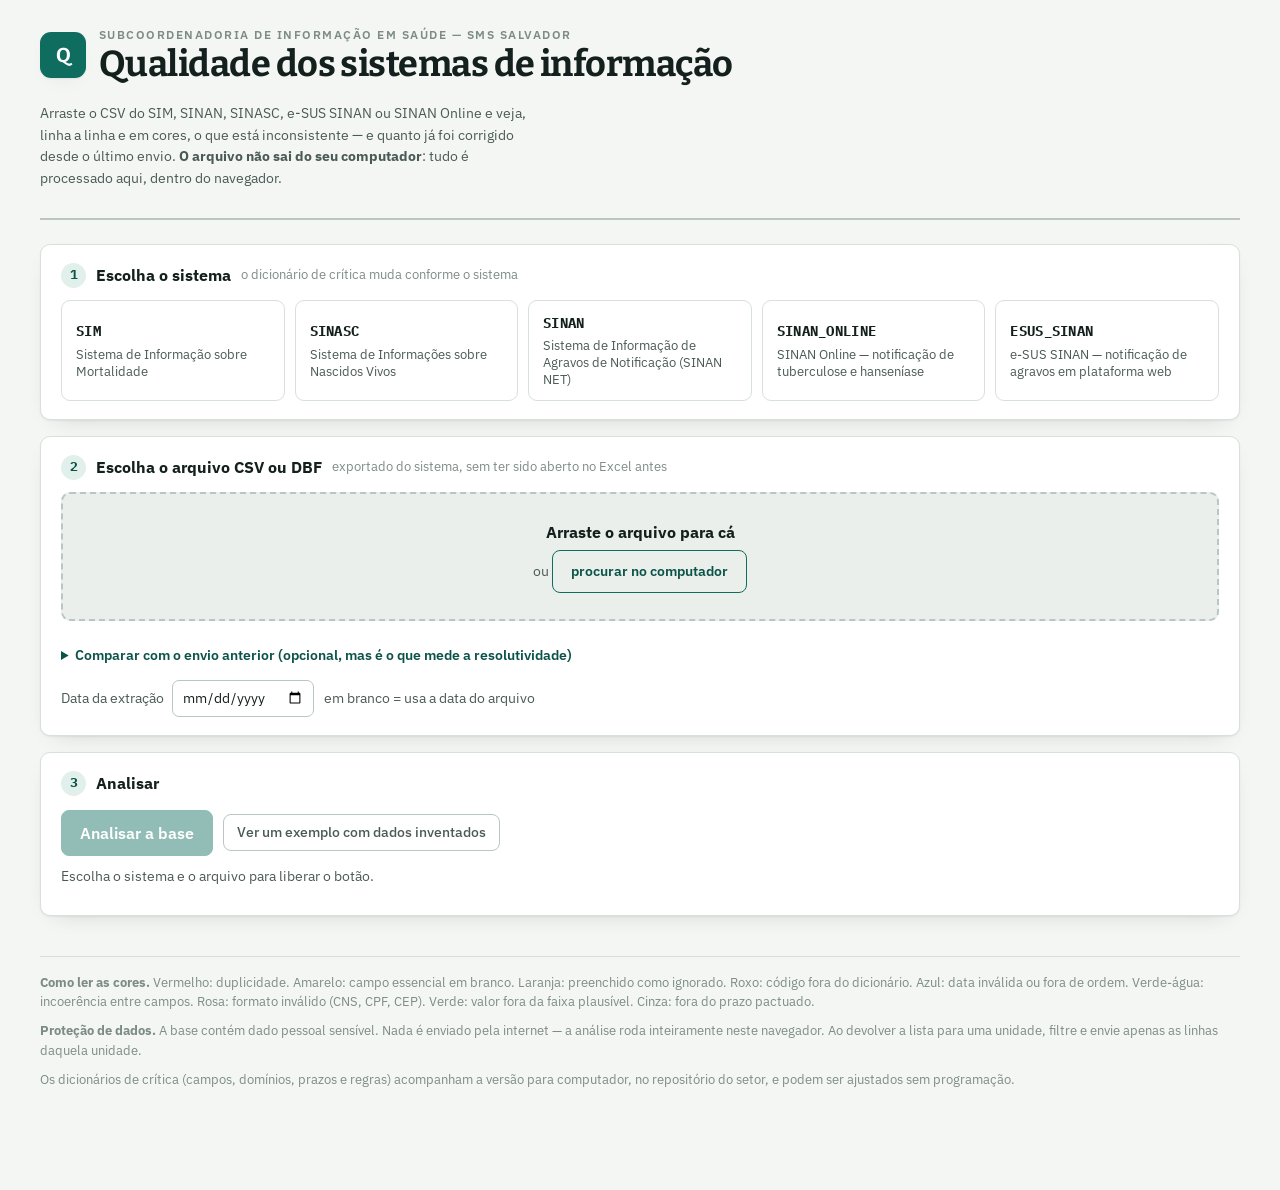
==== commit 20f10306: "Add DBF file format support to QualiSIS tool - Created ParserDBF class for reading dBASE files - Mod" ====
--- a/qualidade-sis/QualiSIS_navegador.html
+++ b/qualidade-sis/QualiSIS_navegador.html
@@ -358,23 +358,23 @@
 
     <div class="cartao">
       <div class="rotulo-etapa"><span class="numero-etapa">2</span>
-        <strong>Escolha o arquivo CSV</strong>
+        <strong>Escolha o arquivo CSV ou DBF</strong>
         <span class="dica">exportado do sistema, sem ter sido aberto no Excel antes</span></div>
       <div class="solta" id="zona-arquivo">
         <strong>Arraste o arquivo para cá</strong>
         <p>ou <button type="button" class="botao secundario">procurar no computador</button></p>
-        <input type="file" id="arquivo" accept=".csv,.txt,text/csv" class="oculto">
+        <input type="file" id="arquivo" accept=".csv,.txt,.dbf,text/csv" class="oculto">
       </div>
       <div class="arquivo-escolhido" id="rotulo-arquivo"></div>
 
       <details class="opcional">
         <summary>Comparar com o envio anterior (opcional, mas é o que mede a resolutividade)</summary>
-        <p style="margin-top:8px">Informe o CSV do envio passado. A ferramenta acompanha cada
+        <p style="margin-top:8px">Informe o CSV ou DBF do envio passado. A ferramenta acompanha cada
         registro pela chave e mostra o que foi <strong>corrigido</strong>, o que
         <strong>persiste</strong> e o que é <strong>novo</strong>.</p>
         <div class="solta" id="zona-anterior" style="padding:16px">
-          <button type="button" class="botao discreto">escolher o CSV do envio anterior</button>
-          <input type="file" id="arquivo-anterior" accept=".csv,.txt,text/csv" class="oculto">
+          <button type="button" class="botao discreto">escolher o arquivo do envio anterior</button>
+          <input type="file" id="arquivo-anterior" accept=".csv,.txt,.dbf,text/csv" class="oculto">
         </div>
         <div class="arquivo-escolhido" id="rotulo-anterior"></div>
       </details>
@@ -1445,22 +1445,86 @@
   }
 }
 
+/* --------------------------------------------------------- leitura do DBF */
+class ParserDBF {
+  static async lerArquivo(file, cb) {
+    const cabecalho = new Uint8Array(await file.slice(0, 32).arrayBuffer());
+    const numRegistros = new DataView(cabecalho.buffer).getUint32(4, true);
+    const tamHeader = new DataView(cabecalho.buffer).getUint16(8, true);
+    const tamRegistro = new DataView(cabecalho.buffer).getUint16(10, true);
+
+    const campos = [];
+    const fieldData = new Uint8Array(await file.slice(32, tamHeader).arrayBuffer());
+    for (let i = 0; i < fieldData.length; i += 32) {
+      if (fieldData[i] === 0x0D) break;
+      const nome = new TextDecoder().decode(fieldData.slice(i, i + 11)).split('\0')[0].trim();
+      const tipo = String.fromCharCode(fieldData[i + 11]);
+      const tamanho = fieldData[i + 16];
+      const decimais = fieldData[i + 17];
+      if (nome) campos.push({ nome, tipo, tamanho, decimais });
+    }
+
+    cb(campos.map(c => c.nome));
+
+    const offset = tamHeader;
+    for (let regNum = 0; regNum < numRegistros; regNum++) {
+      const inicio = offset + regNum * tamRegistro;
+      const fim = Math.min(inicio + tamRegistro, file.size);
+      const regData = new Uint8Array(await file.slice(inicio, fim).arrayBuffer());
+
+      if (regData[0] !== 0x20) continue;
+
+      const valores = [];
+      let pos = 1;
+      for (const campo of campos) {
+        const dados = regData.slice(pos, pos + campo.tamanho);
+        pos += campo.tamanho;
+        const txt = new TextDecoder().decode(dados).trim();
+        valores.push(txt);
+      }
+      cb(valores);
+    }
+  }
+}
+
 async function detectarFormato(file) {
-  const amostraBuf = await file.slice(0, Math.min(file.size, 262144)).arrayBuffer();
+  const amostraBuf = await file.slice(0, 32).arrayBuffer();
+  const primeirosBytes = new Uint8Array(amostraBuf);
+
+  // Detecta DBF: tipo de arquivo + ano >= 2000
+  if ([0x03, 0x83, 0x8B, 0xCB].includes(primeirosBytes[0])) {
+    const ano = primeirosBytes[1] + 1900;
+    if (ano >= 1900 && ano <= 2100) return { tipo: 'dbf' };
+  }
+
+  // Senão, trata como CSV
+  const totalBuf = await file.slice(0, Math.min(file.size, 262144)).arrayBuffer();
   let encoding = 'utf-8';
-  try { new TextDecoder('utf-8', { fatal: true }).decode(amostraBuf); }
+  try { new TextDecoder('utf-8', { fatal: true }).decode(totalBuf); }
   catch (e) { encoding = 'windows-1252'; }
-  const texto = new TextDecoder(encoding).decode(amostraBuf);
+  const texto = new TextDecoder(encoding).decode(totalBuf);
   const primeira = texto.split('\n')[0] || '';
   let sep = ';', melhor = 0;
   for (const cand of [';', ',', '\t', '|']) {
     const qtd = primeira.split(cand).length - 1;
     if (qtd > melhor) { melhor = qtd; sep = cand; }
   }
-  return { encoding, sep };
+  return { tipo: 'csv', encoding, sep };
 }
 
 async function percorrer(file, formato, aoLinha, aoProgresso) {
+  if (formato.tipo === 'dbf') {
+    let numero = 0;
+    await ParserDBF.lerArquivo(file, (dados) => {
+      numero++;
+      aoLinha(dados, numero);
+      if (aoProgresso && numero % 100 === 0) {
+        aoProgresso(Math.min(numero / 10000, 1), numero);
+      }
+    });
+    return numero;
+  }
+
   const parser = new ParserCSV(formato.sep);
   const decoder = new TextDecoder(formato.encoding);
   let lido = 0, numero = 0;
